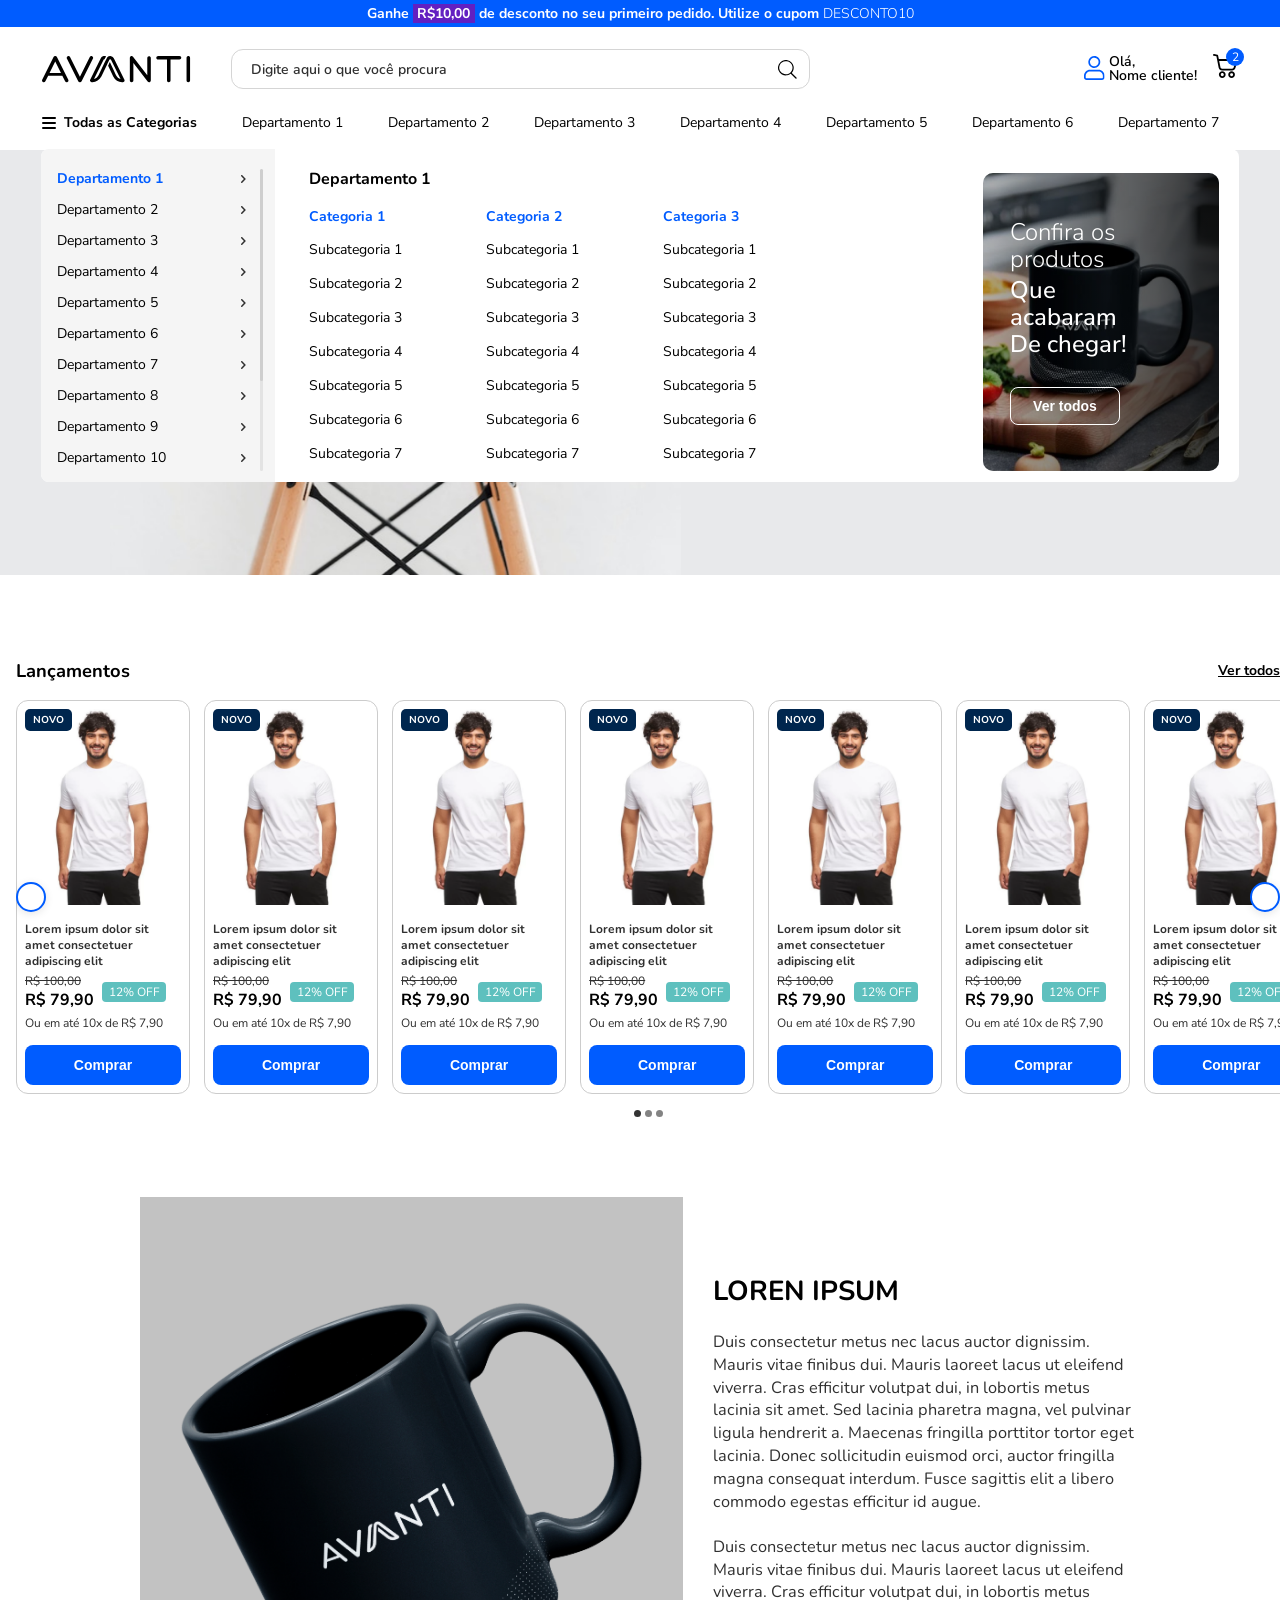
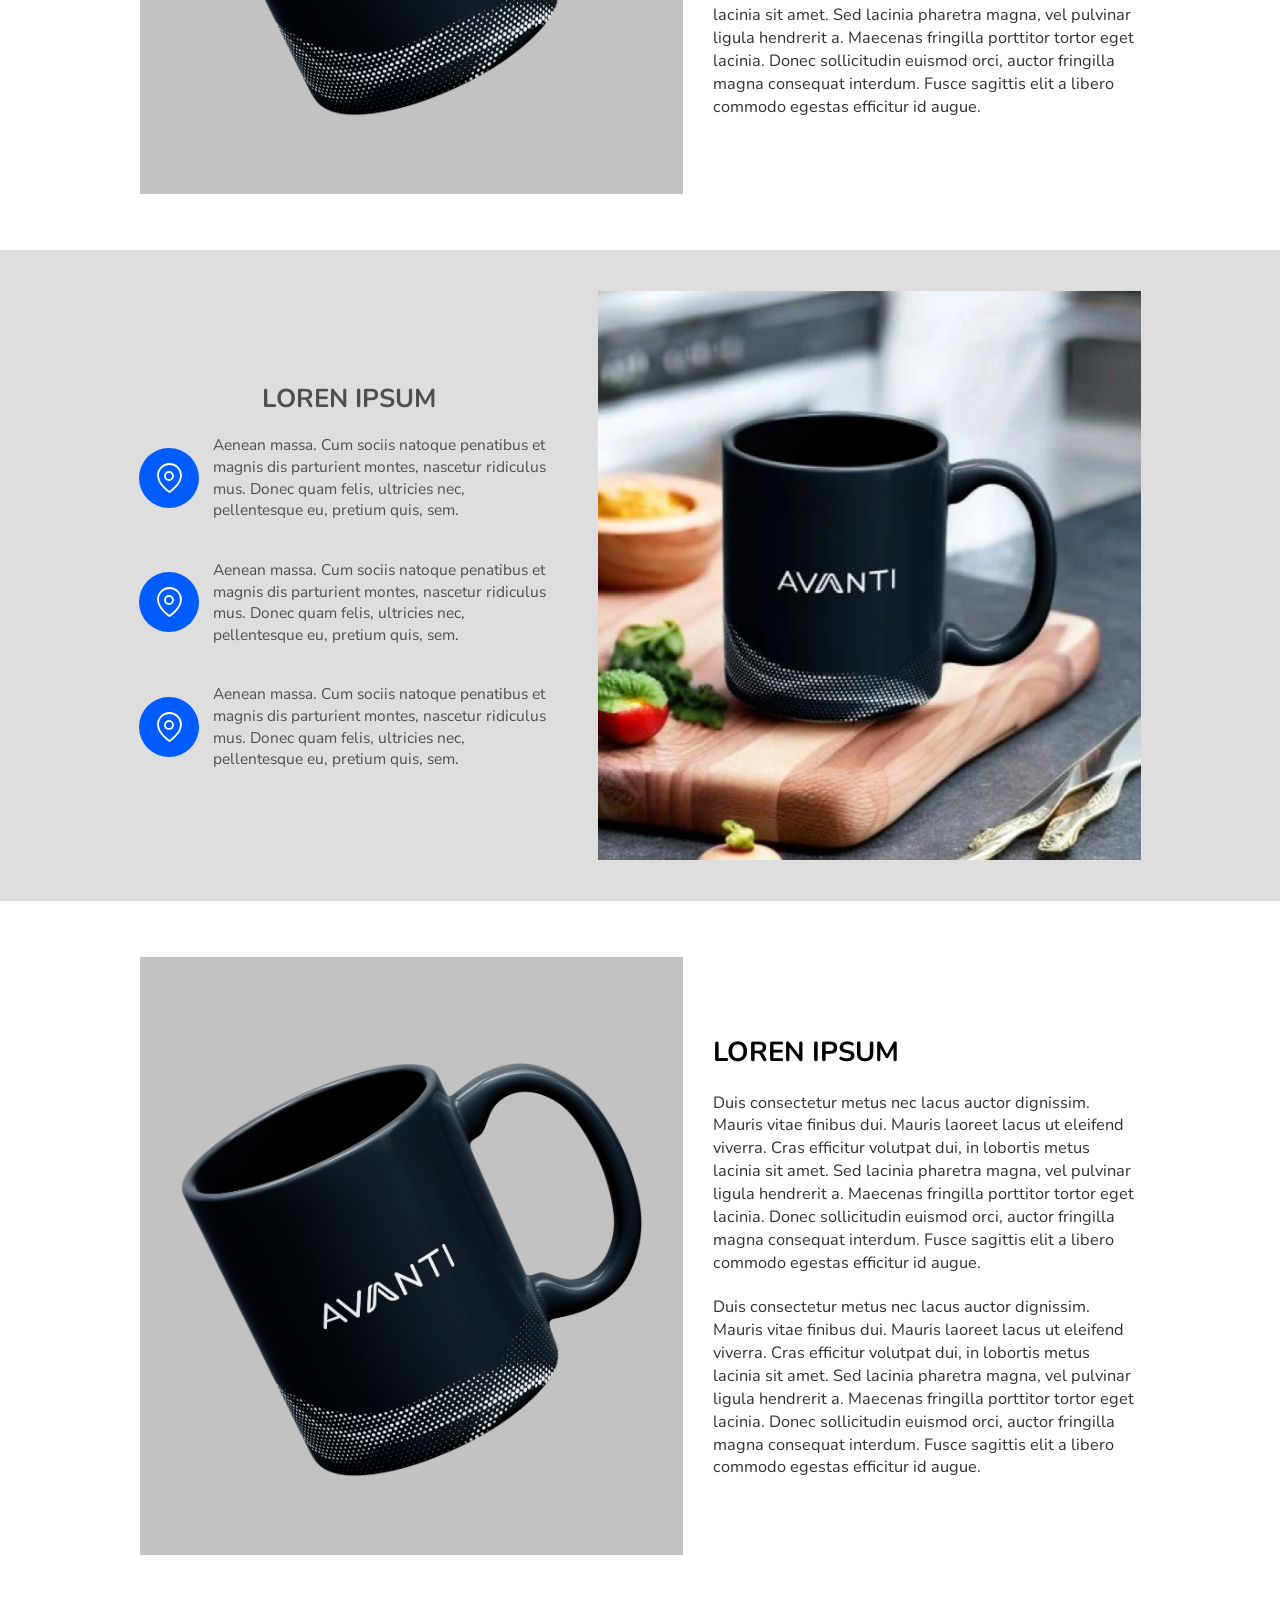
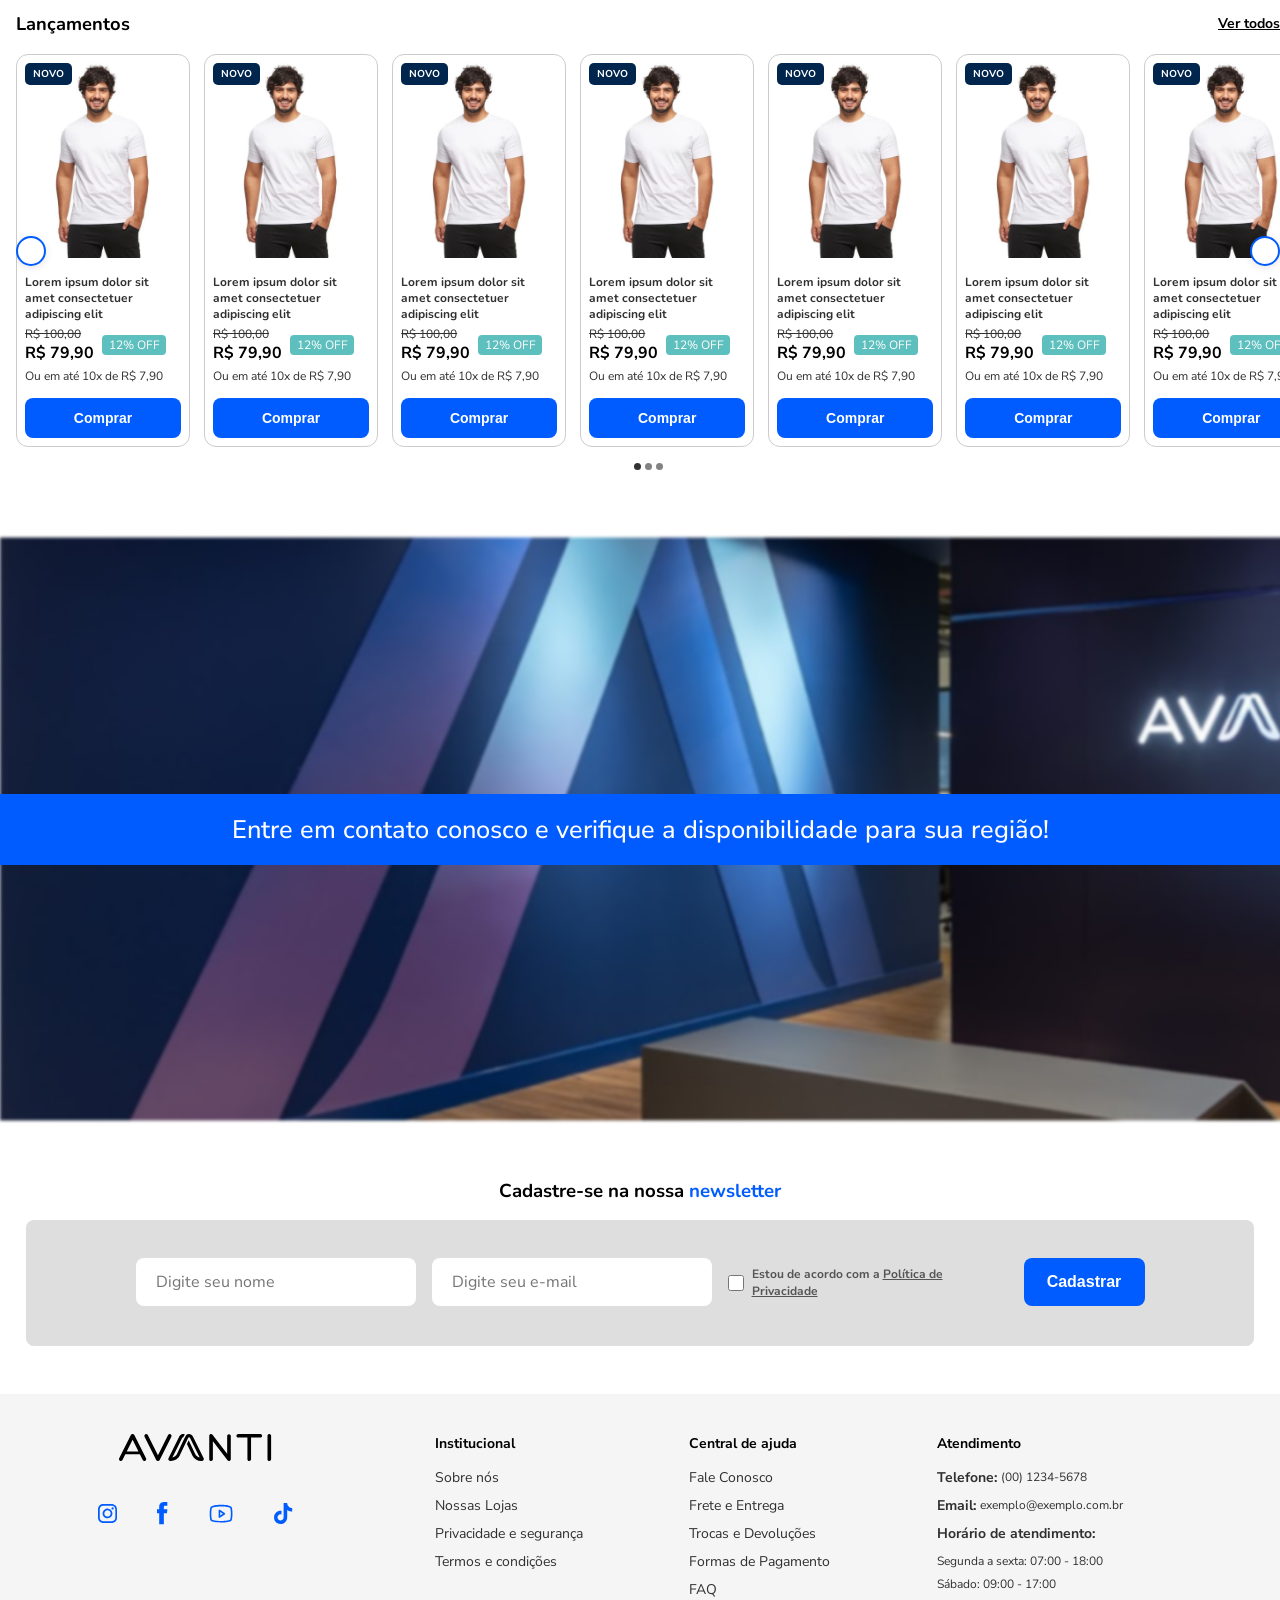
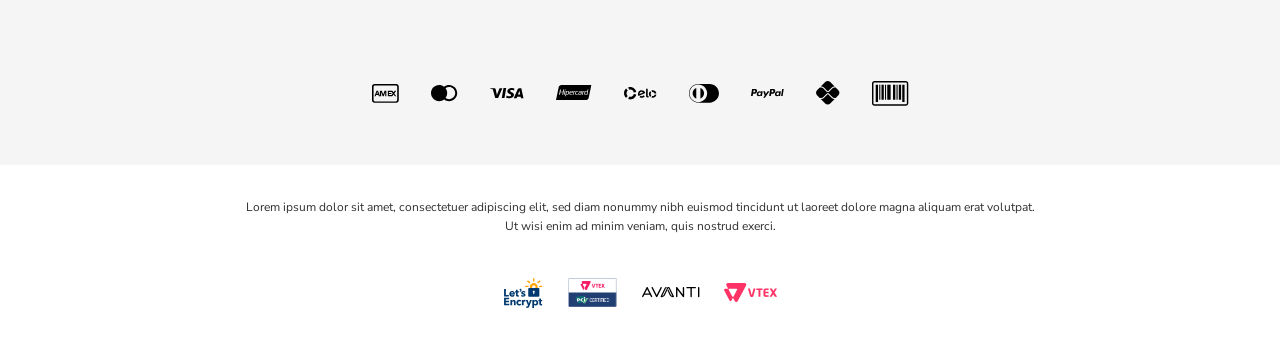
==== index.html @ 7bfd94e1 "feat: Implement initial header, navigation, and footer components with their respective data and sty" ====
<!doctype html>
<html lang="en">
  <head>
    <meta charset="UTF-8" />
    <meta name="viewport" content="width=device-width, initial-scale=1.0" />
    <title>Avanti Home Store</title>
    <!-- fontes -->
    <link rel="preconnect" href="https://fonts.googleapis.com" />
    <link rel="preconnect" href="https://fonts.gstatic.com" crossorigin />
    <link
      href="https://fonts.googleapis.com/css2?family=Nunito:wght@300..700&family=Nunito+Sans:opsz,wght@6..12,300..700&display=swap"
      rel="stylesheet"
    />
    <!-- css -->
    <link rel="stylesheet" href="./src/css/index.css" />
    <link rel="stylesheet" href="./src/css/header/index.css" />
    <link rel="stylesheet" href="./src/css/main/index.css" />
    <link rel="stylesheet" href="./src/css/footer/index.css" />
    <!-- js -->
    <script src="./src/js/index.js" type="module"></script>
  </head>

  <body>
    <header>
      <div class="promotional-topbar">
        <p style="font-weight: 700">
          Ganhe
          <span
            style="background-color: var(--color-purple); padding-inline: 4.5px"
            >R$10,00</span
          >
          de desconto no seu primeiro pedido. Utilize o cupom
          <span style="font-weight: 300">DESCONTO10</span>
        </p>
      </div>

      <div class="header-wrapper">
        <button class="menu-btn for-mobile">
          <svg class="svg-menu"></svg>
        </button>

        <div class="header-logo-wrapper">
          <svg class="svg-avanti-header-logo"></svg>
        </div>

        <div class="header-actions">
          <a href="#" class="user not-for-mobile">
            <svg class="svg-header-user icon-user"></svg>
            <span class="user-text">
              <p>Olá,</p>
              <p>Nome cliente!</p>
            </span>
          </a>

          <a href="#" class="cart">
            <svg class="svg-header-cart"></svg>
            <span class="cart-count">2</span>
          </a>
        </div>

        <div class="header-search">
          <input type="text" placeholder="Digite aqui o que você procura" />
          <button class="search-button">
            <svg class="svg-search"></svg>
          </button>
        </div>
      </div>

      <nav class="not-for-mobile" id="nav">
        <menu class="fast-menu">
          <button class="cat-btn">
            <svg class="svg-all-cats-menu-icon"></svg>
            Todas as Categorias
          </button>
          <!-- lista de departamentos -->
        </menu>

        <div>
          <menu class="menu-container">
            <div class="menus-wrapper">
              <div class="departments-menu">
                <menu class="departments-list scrollbar-hidden">
                  <!-- lista de departamentos -->
                </menu>
                <div class="scrollbar-y">
                  <div class="scrollbar-y-thumb"></div>
                </div>
              </div>
              <menu class="cats-menu">
                <!-- lista de categorias -->
              </menu>
            </div>
            <div class="menu-image-wrapper">
              <p>
                Confira os produtos<br /><span>Que acabaram De chegar!</span>
              </p>
              <button class="btn-outline">Ver todos</button>
              <img src="./src/public/main-product.png" alt="" />
            </div>
          </menu>
        </div>
      </nav>
    </header>

    <main>
      <section class="hero-section">
        <div class="hero-section-container">
          <div class="hero-content-wrapper">
            <div class="hero-image-wrapper">
              <img src="./src/public/hero-product.png" alt="" />
            </div>

            <div class="hero-text-content">
              <h2 class="title">
                <span>SUPER<br class="for-mobile" /></span>
                <span style="font-weight: 300">SALE</span>
              </h2>
              <p class="hero-content-subtitle">Itens selecionados com até</p>
              <h3 class="hero-content-discount">50%off</h3>
            </div>
          </div>
          <div class="pagination-wrapper for-mobile">
            <span class="pagination-span"></span>
            <span class="pagination-span active"></span>
            <span class="pagination-span"></span>
          </div>
        </div>
      </section>
      <section
        id="product-carousel-1"
        class="product-carousel"
        style="margin-bottom: clamp(56px, calc(45.803922px + 2.614379vw), 96px)"
      ></section>
      <section id="main-product-1" class="main-product"></section>
      <section id="main-product" class="main-product"></section>
      <section id="main-product-2" class="main-product"></section>
      <section
        id="product-carousel-2"
        class="product-carousel not-for-mobile"
        style="margin-bottom: 64px"
      ></section>
      <section class="about-section">
        <div class="about-image-wrapper">
          <img
            class="about-image"
            src="./src/public/avanti-studeo.png"
            alt=""
          />
          <div class="about-message-wrapper">
            <p class="about-message">
              Entre em contato conosco e verifique a disponibilidade para sua
              região!
            </p>
          </div>
        </div>
        <div class="newsletter-wrapper">
          <h6 class="newsletter-title">
            Cadastre-se na nossa <span>newsletter</span>
          </h6>
          <form class="newsletter-form">
            <input id="name-input" type="text" placeholder="Digite seu nome" />
            <input
              id="email-input"
              type="email"
              placeholder="Digite seu e-mail"
            />

            <div class="checkbox-wrapper">
              <input type="checkbox" id="newsletter-checkbox" />
              <label for="newsletter-checkbox"
                >Estou de acordo com a
                <span>Política de Privacidade</span></label
              >
            </div>
            <button class="button-primary">Cadastrar</button>
          </form>
        </div>
      </section>
    </main>

    <footer>
      <div class="main-wrapper">
        <div class="footer-social-media-wrapper">
          <svg class="svg-footer-avanti-logo"></svg>
          <div class="footer-social-media"></div>
        </div>
        <div class="footer-link-group-wrapper"></div>
      </div>
      <div class="footer-payments-method"></div>

      <div class="footer-more-info-container">
        <div class="footer-more-info-wrapper">
          <p>
            Lorem ipsum dolor sit amet, consectetuer adipiscing elit, sed diam
            nonummy nibh euismod tincidunt ut laoreet dolore magna aliquam erat
            volutpat. Ut wisi enim ad minim veniam, quis nostrud exerci.
          </p>
          <div class="footer-more-logos"></div>
        </div>
      </div>
    </footer>
  </body>
</html>
---- src/css/index.css ----
@layer theme, resets, typography, components, utilities;
/* variáveis */
@layer theme {
  :root {
    /* fontes */
    --font-sans: "Nunito Sans", sans-serif;
    --font-sans-rounded: "Nunito", sans-serif;
    /* cores */
    --color-theme: #005cff;
    --color-purple: #6220c1;
    --color-border: #d5d5d5;
    --color-text-foreground: #000;
    --color-text-md-foreground: #303030;
    --color-light-bg: #fff;
    --color-text-light-foreground: #fff;
    --color-medium-bg: #f5f5f5;
    --color-main-product-ad-bg: #dedede;
    --color-home-hero-bg: #e7e7ea;
    --color-product-discount-label-bg: #5ec0be;
    --color-new-product-label-bg: #00264e;
    /* tamanhos de fontes */
    --text-xs: 0.75rem; /*12*/
    --text-sm: 0.875rem; /*14*/
    --text-base: 1rem; /*16*/
    --text-lg: 1.125rem; /*18*/
    --text-xl: 1.25rem; /*20*/
    --text-2xl: 1.5rem; /*24*/
    --text-3xl: 1.75rem; /*28*/
    --text-5xl: 2rem; /*32*/
  }
}

/* resets */
@layer resets {
  * {
    margin: 0;
    padding: 0;
    box-sizing: border-box;
  }

  html,
  body {
    scrollbar-width: none;
  }
  html::-webkit-scrollbar,
  body::-webkit-scrollbar {
    display: none;
  }
  .scrollbar-hidden {
    scrollbar-width: none;
  }
  .scrollbar-hidden::-webkit-scrollbar {
    display: none;
  }
  a {
    text-decoration: none;
  }
  img {
    width: 100%;
    height: 100%;
    object-fit: cover;
    user-select: none;
    -webkit-user-drag: none !important;
    -moz-user-drag: none !important;
    -ms-user-drag: none !important;
  }
  body {
    max-width: 1920px;
    margin-inline: auto;
  }
}

/*tipografia*/
@layer typography {
  h1,
  h2,
  h3,
  h4,
  h5,
  h6 {
    font-family: var(--font-sans-rounded);
  }
  body {
    font-family: var(--font-sans);
    color: var(--text-foreground);
  }
}

@layer components {
  .h-40 {
    height: 40px;
  }
  .h-20 {
    height: 20px;
  }
  button {
    border-radius: 8px;
    display: flex;
    align-items: center;
    justify-content: center;
    outline: none;
    border: none;
    background-color: transparent;
    font-weight: 700;
  }

  svg {
    display: inline-flex !important;
  }

  .button-primary {
    width: 100%;
    height: 40px;
    padding-inline: 12px;
    background-color: var(--color-theme);
    font-size: var(--text-base);
    font-weight: 700;
    color: white;
    border: none;
    cursor: pointer;
    transition: opacity 0.2s;
  }
  .btn-outline {
    background-color: transparent;
    border: 1.25px solid white;
    color: white;
  }
  .button-icon {
    height: 36px;
    width: 36px;
  }
  .container {
    padding-left: 1rem;
    padding-right: 1rem;
  }
}

/*mobile e desktop*/
@layer utilities {
  .for-mobile {
    display: block;
  }
  .not-for-mobile {
    display: none;
  }

  @media (min-width: 768px) {
    .for-mobile {
      display: none;
    }
    .not-for-mobile {
      display: block;
    }
  }

  .flex-center {
    display: flex;
    justify-content: center;
    align-items: center;
  }
}
---- src/css/header/index.css ----
@import "./header.css";
@import "./nav.css";
---- src/css/main/index.css ----
@import "./hero.css";
@import "./product-carousel.css";
@import "./main-product.css";
@import "./about-section.css";
@import "./newsletter.css";
---- src/css/footer/index.css ----
@import "./footer.css";
@import "./link-group.css";
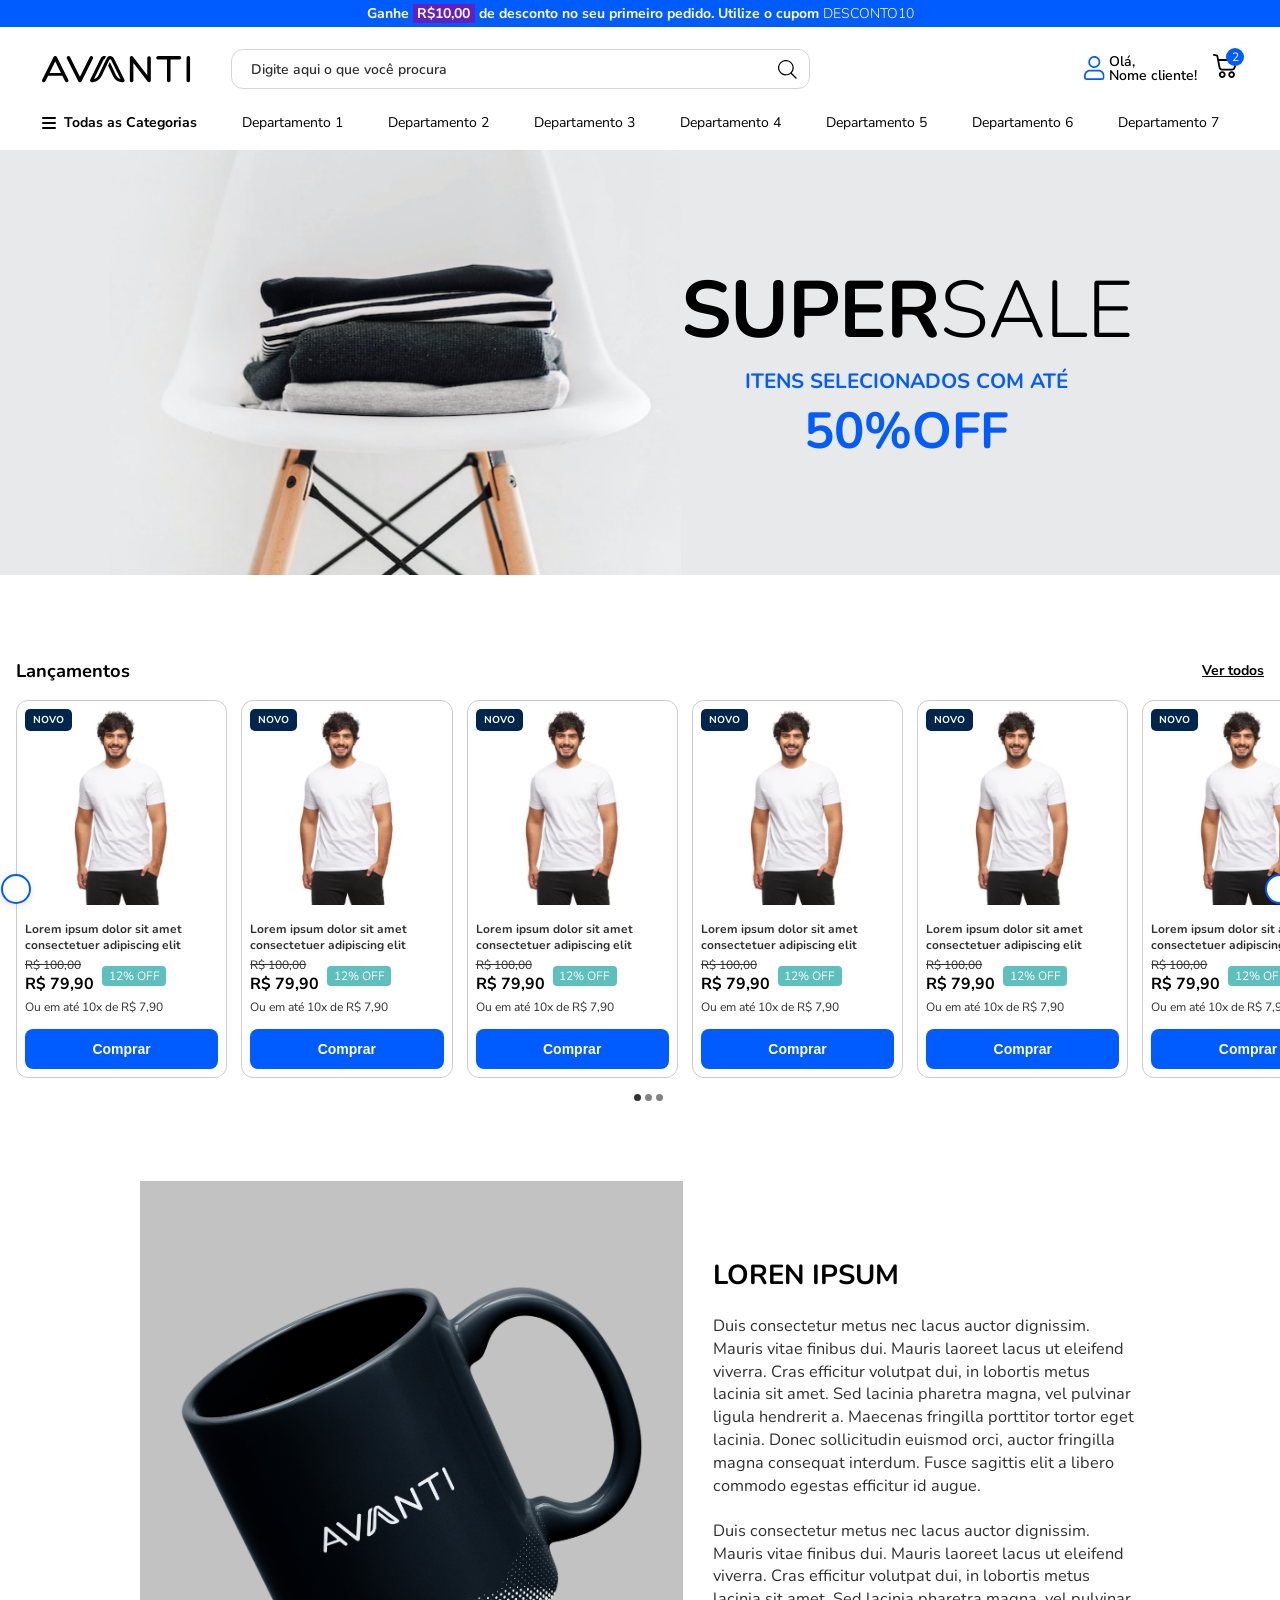
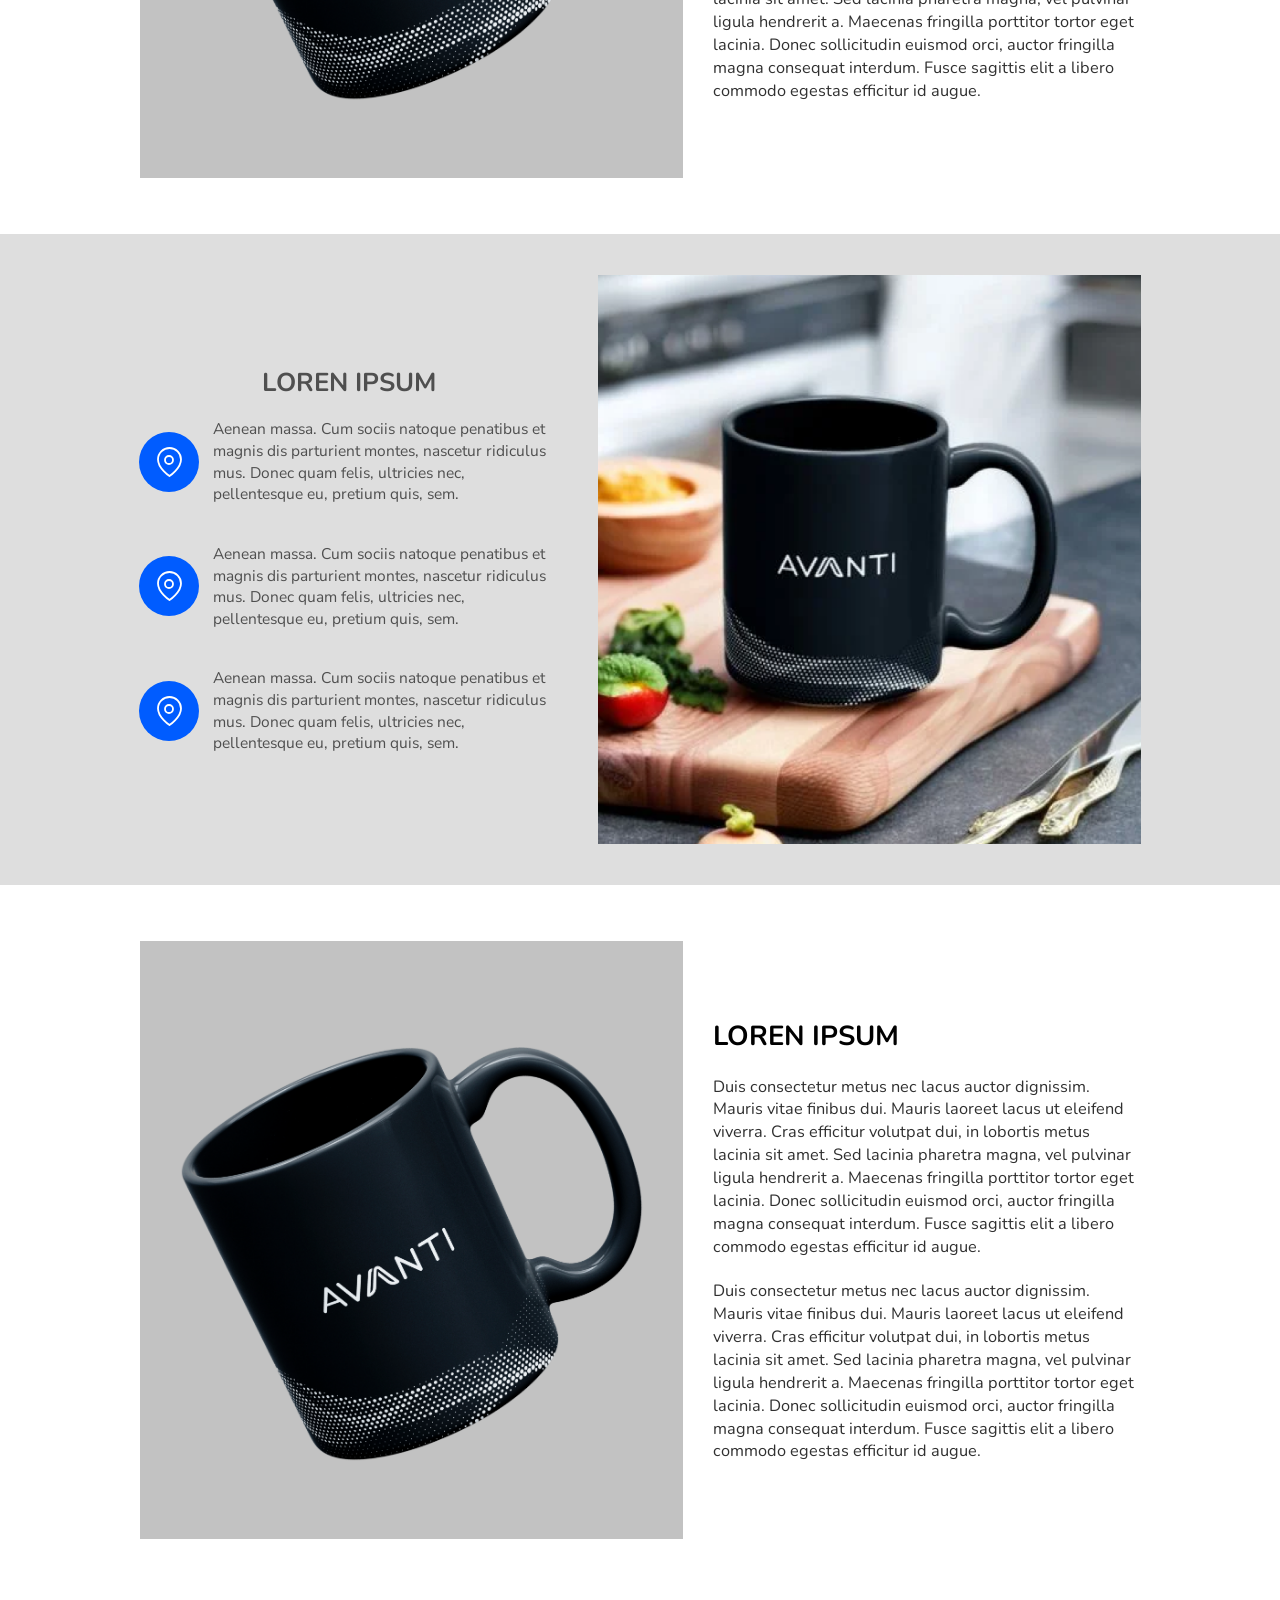
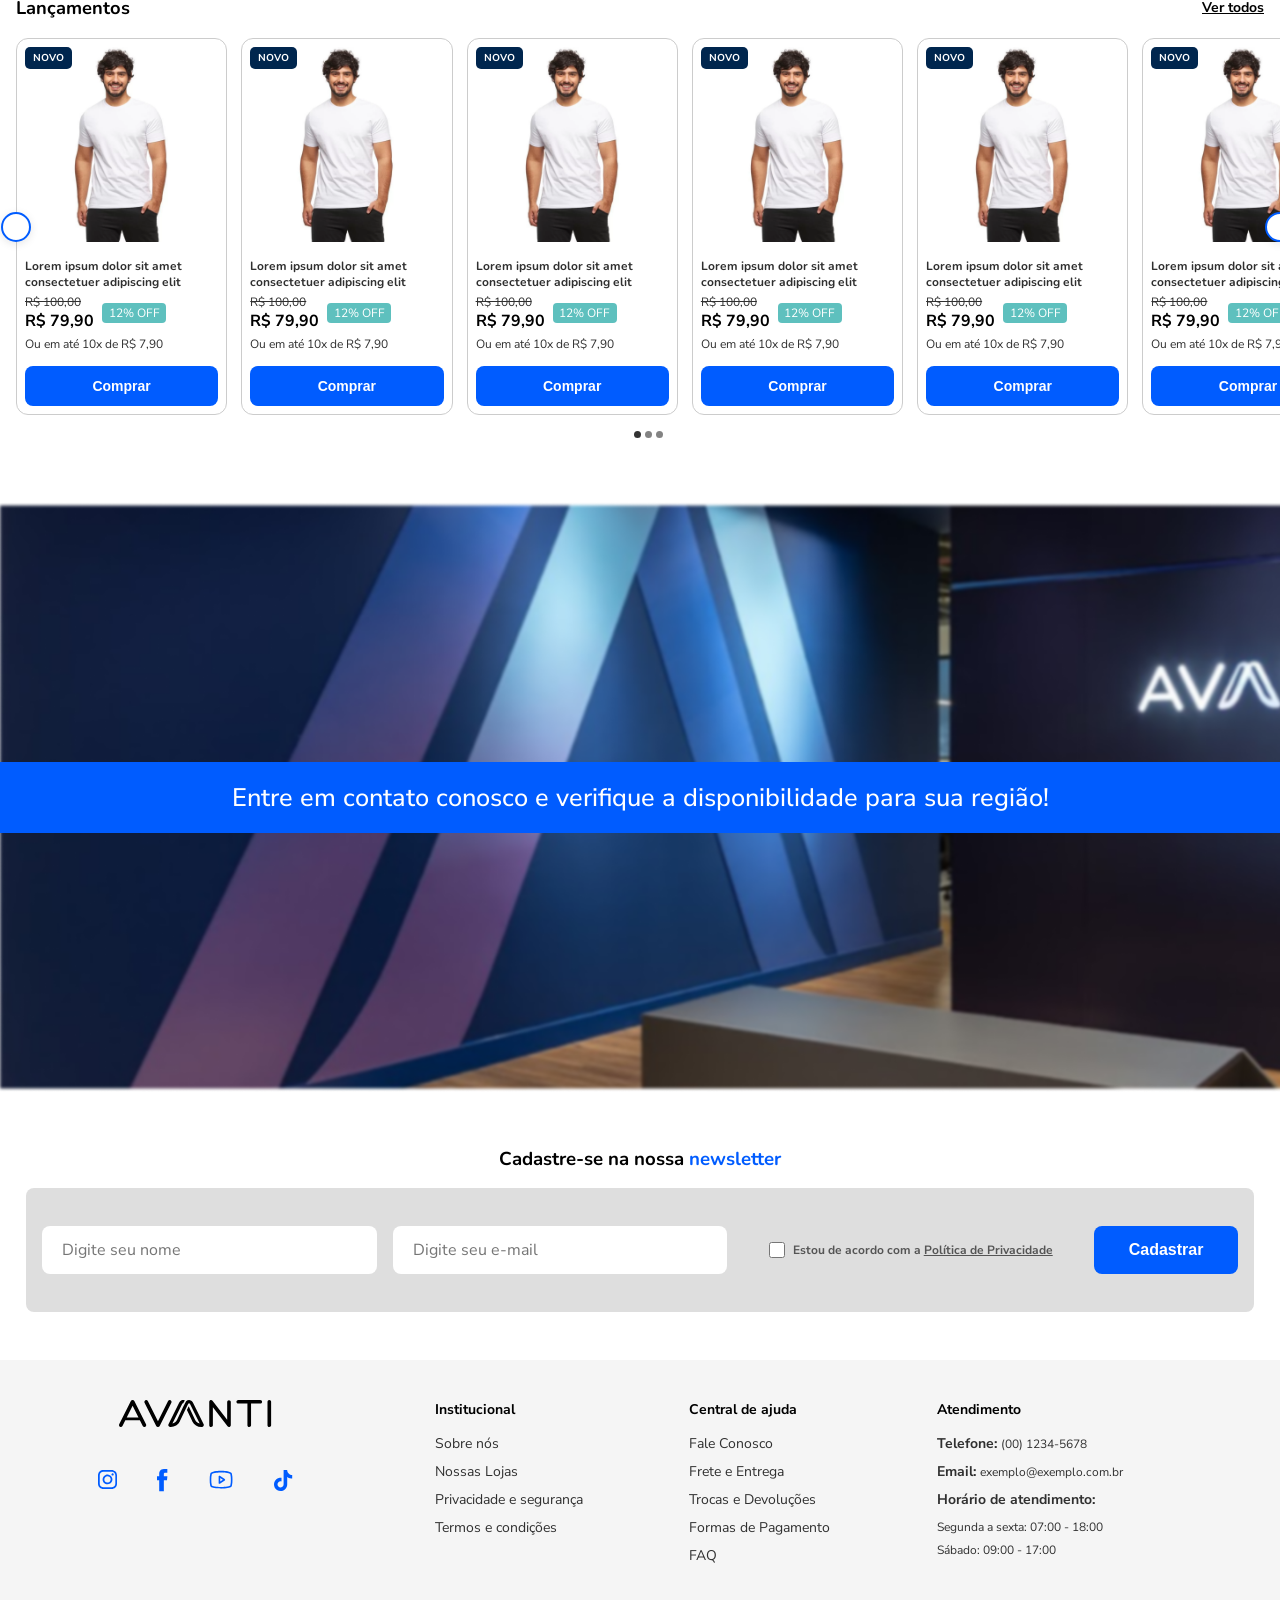
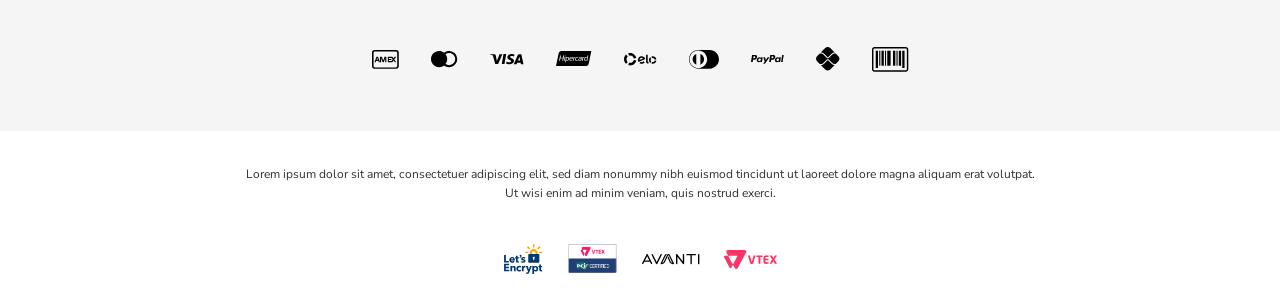
==== commit 79c8b8fb: "feat: a iteratividade do nav do header está dispónível." ====
--- a/index.html
+++ b/index.html
@@ -75,7 +75,7 @@
           <!-- lista de departamentos -->
         </menu>
 
-        <div>
+        <div id="menu-area">
           <menu class="menu-container">
             <div class="menus-wrapper">
               <div class="departments-menu">
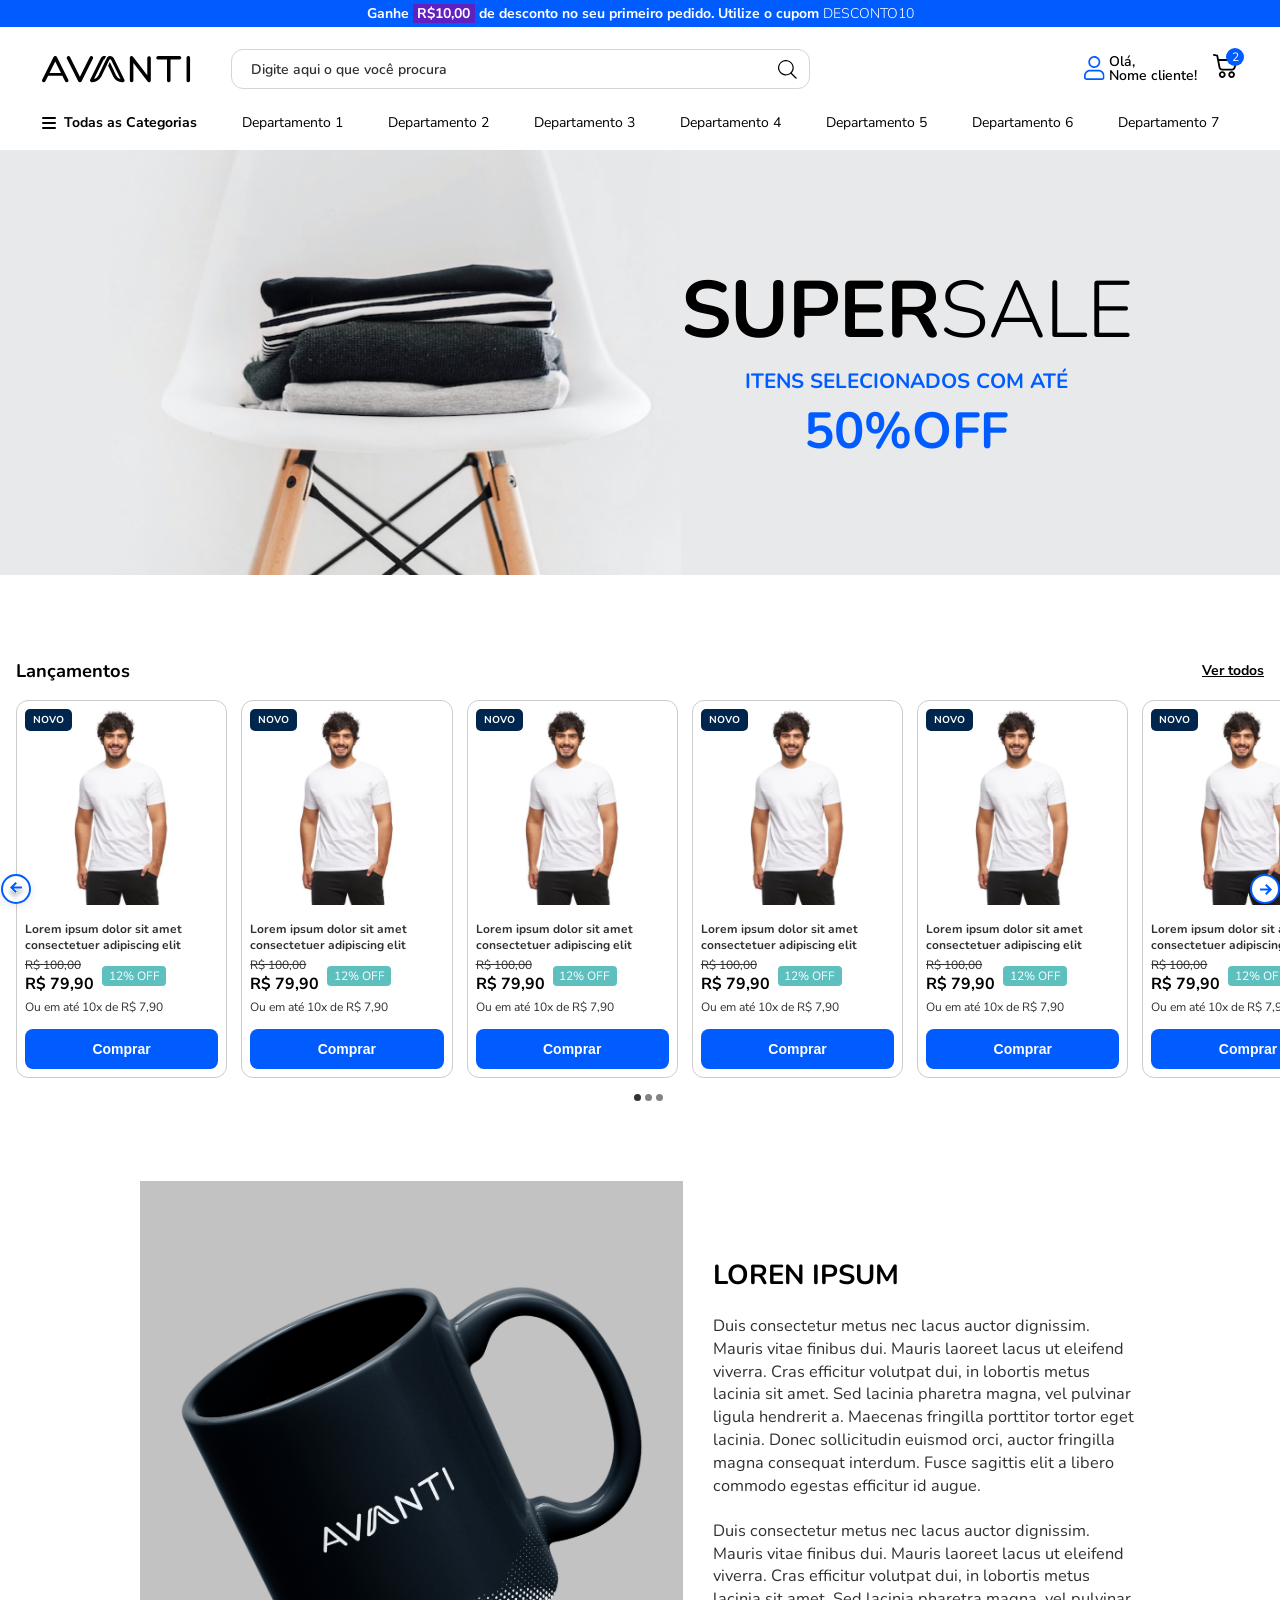
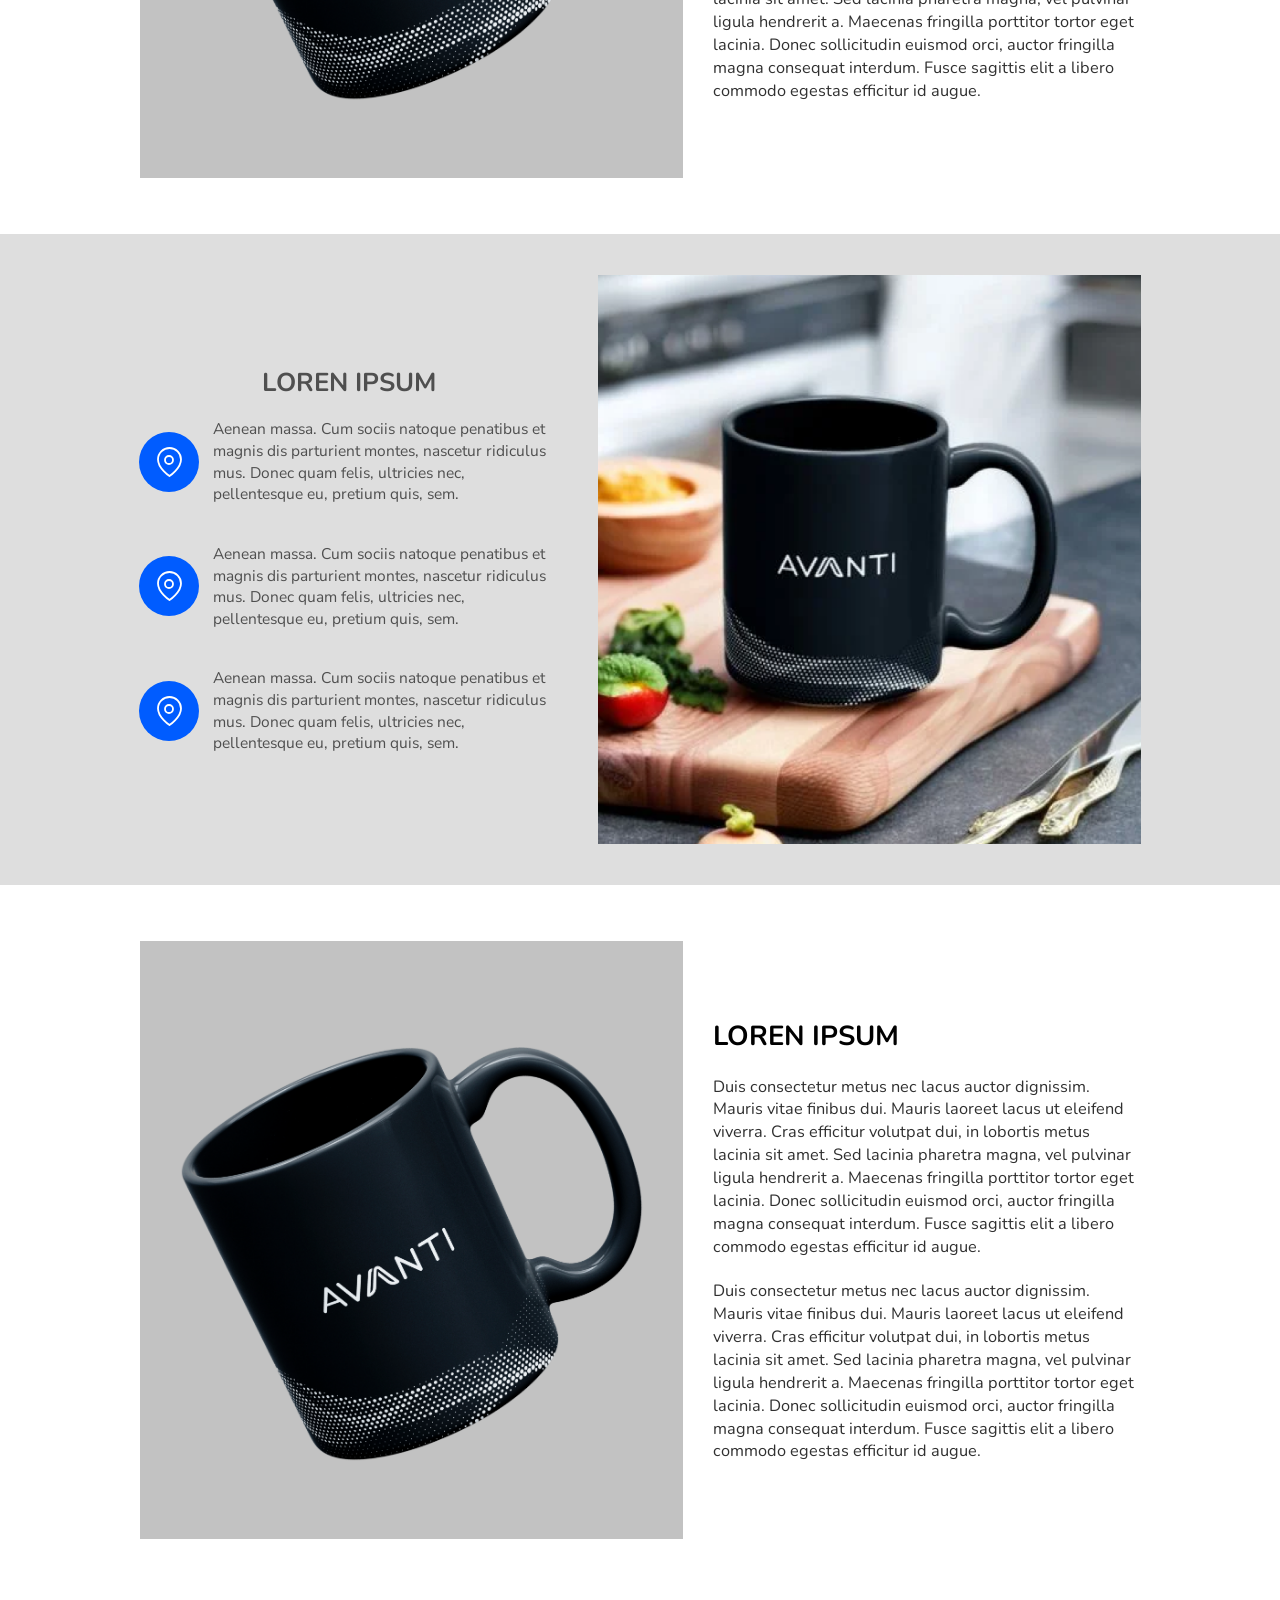
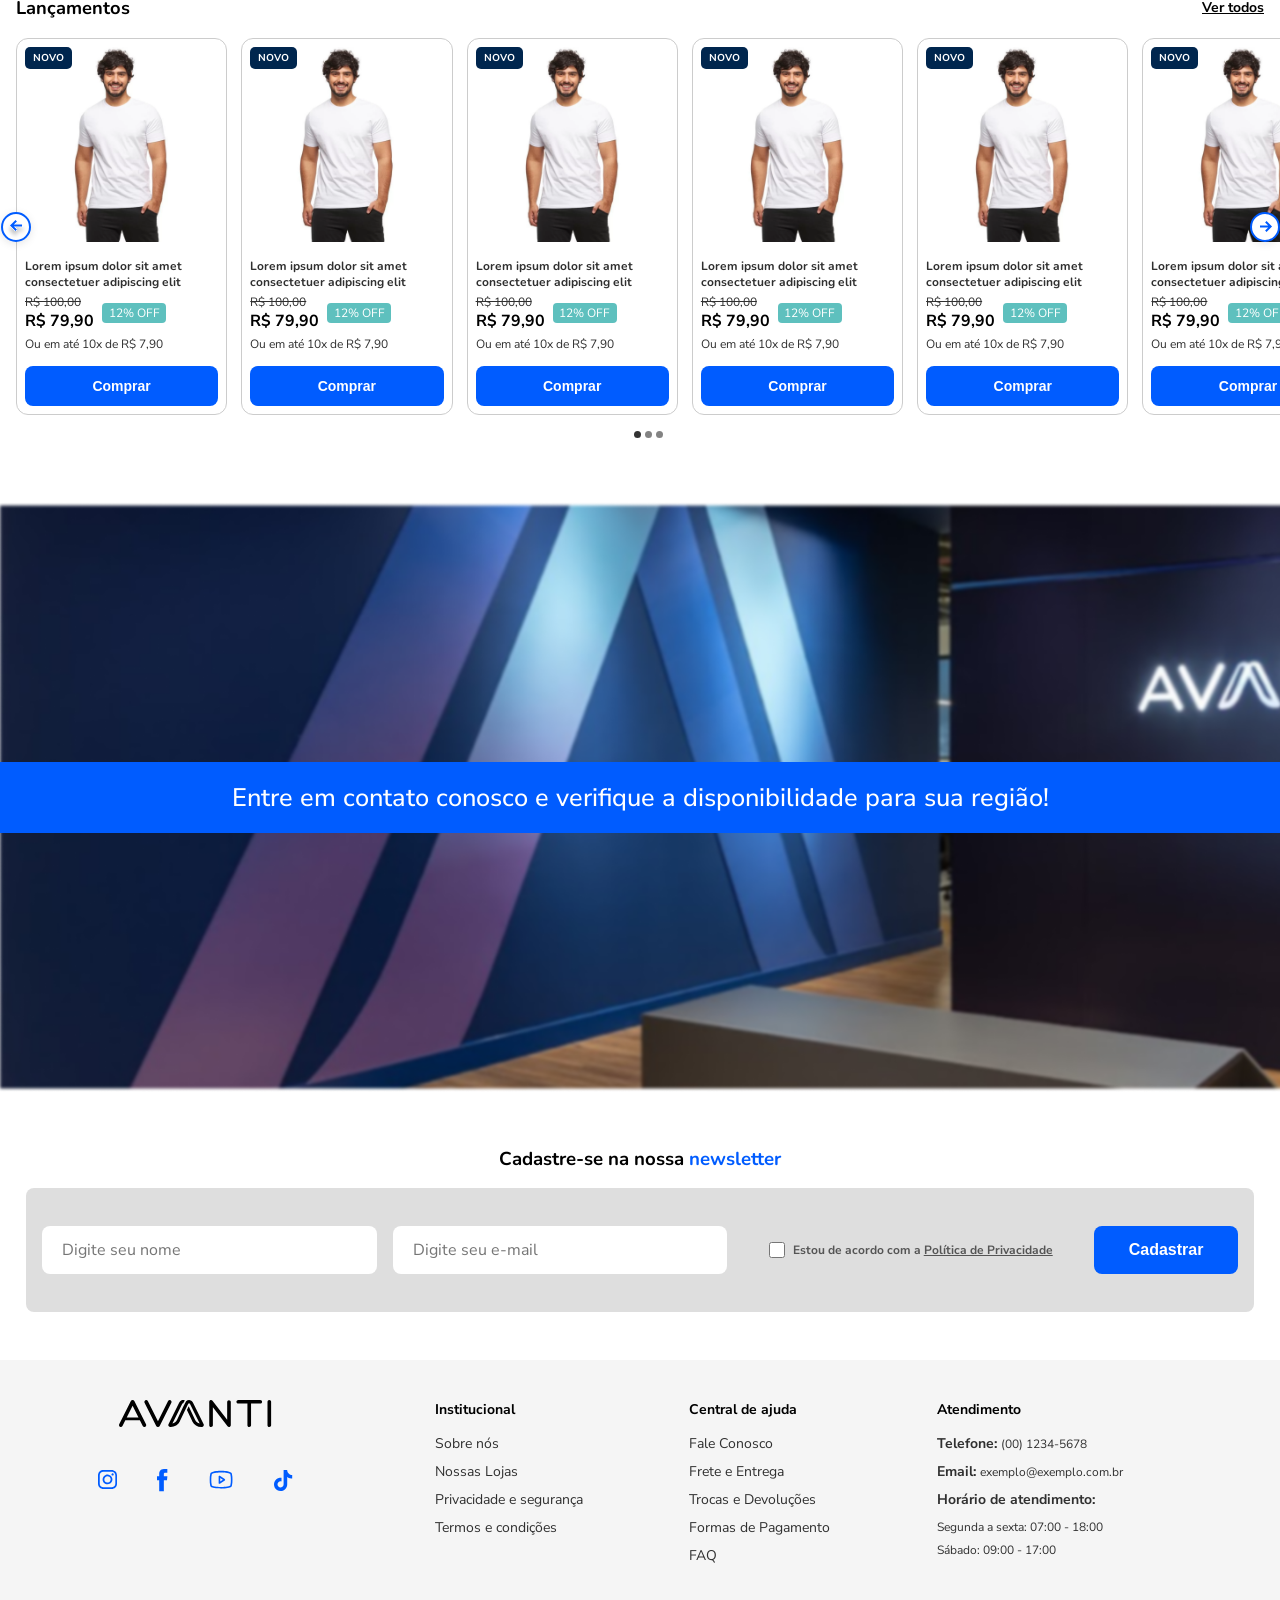
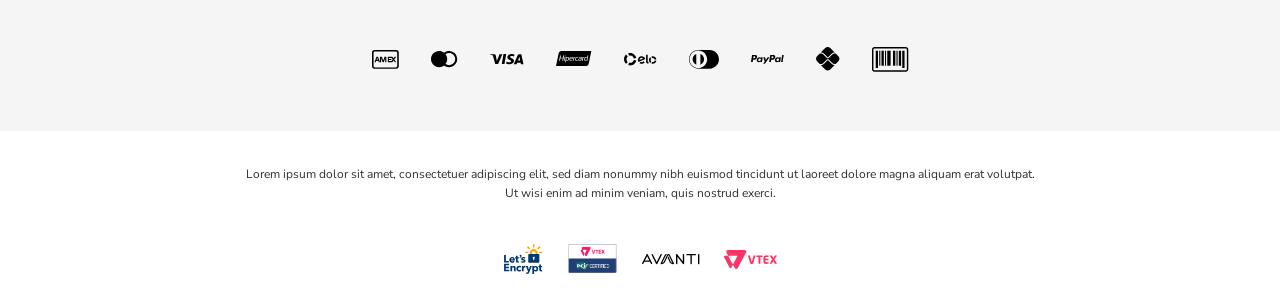
==== commit 0172291e: "feat: a interatividade da barra de pesquisa está dispónivel" ====
--- a/index.html
+++ b/index.html
@@ -63,6 +63,16 @@
           <button class="search-button">
             <svg class="svg-search"></svg>
           </button>
+
+          <div id="search-results">
+            <p>Você buscou por: </p>
+            <ul>
+              <li>Pesquisa 1</li>
+              <li>Pesquisa 2</li>
+              <li>Pesquisa 3</li>
+              <li>Pesquisa 4</li>
+            </ul>
+          </div>
         </div>
       </div>
 
@@ -172,7 +182,7 @@
                 <span>Política de Privacidade</span></label
               >
             </div>
-            <button class="button-primary">Cadastrar</button>
+            <button class="btn-primary">Cadastrar</button>
           </form>
         </div>
       </section>
--- a/src/css/index.css
+++ b/src/css/index.css
@@ -80,6 +80,7 @@
   h6 {
     font-family: var(--font-sans-rounded);
   }
+
   body {
     font-family: var(--font-sans);
     color: var(--text-foreground);
@@ -87,12 +88,6 @@
 }
 
 @layer components {
-  .h-40 {
-    height: 40px;
-  }
-  .h-20 {
-    height: 20px;
-  }
   button {
     border-radius: 8px;
     display: flex;
@@ -108,7 +103,7 @@
     display: inline-flex !important;
   }
 
-  .button-primary {
+  .btn-primary {
     width: 100%;
     height: 40px;
     padding-inline: 12px;
@@ -120,15 +115,18 @@
     cursor: pointer;
     transition: opacity 0.2s;
   }
+
   .btn-outline {
     background-color: transparent;
     border: 1.25px solid white;
     color: white;
   }
+
   .button-icon {
     height: 36px;
     width: 36px;
   }
+
   .container {
     padding-left: 1rem;
     padding-right: 1rem;
@@ -137,19 +135,15 @@
 
 /*mobile e desktop*/
 @layer utilities {
-  .for-mobile {
-    display: block;
-  }
-  .not-for-mobile {
-    display: none;
+  @media (max-width: 768px) {
+    .not-for-mobile {
+      display: none;
+    }
   }
 
   @media (min-width: 768px) {
     .for-mobile {
       display: none;
-    }
-    .not-for-mobile {
-      display: block;
     }
   }
 
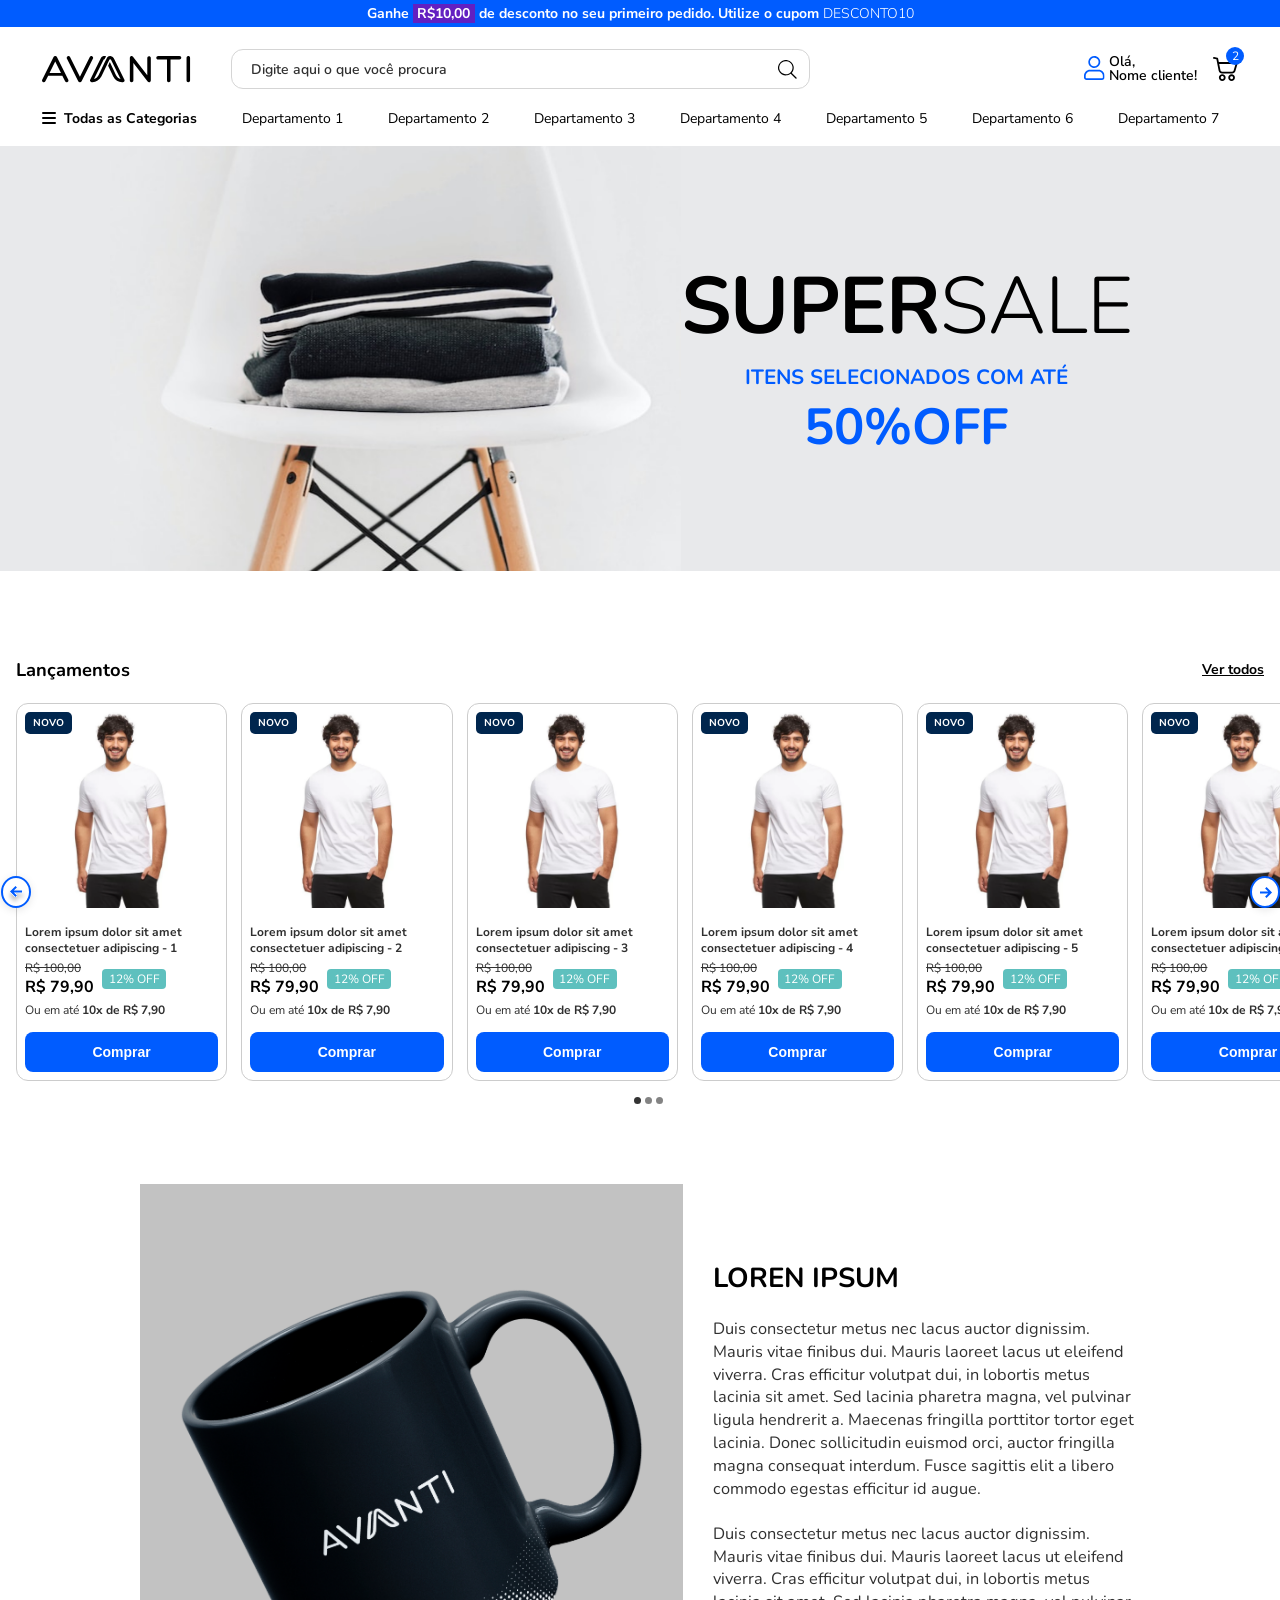
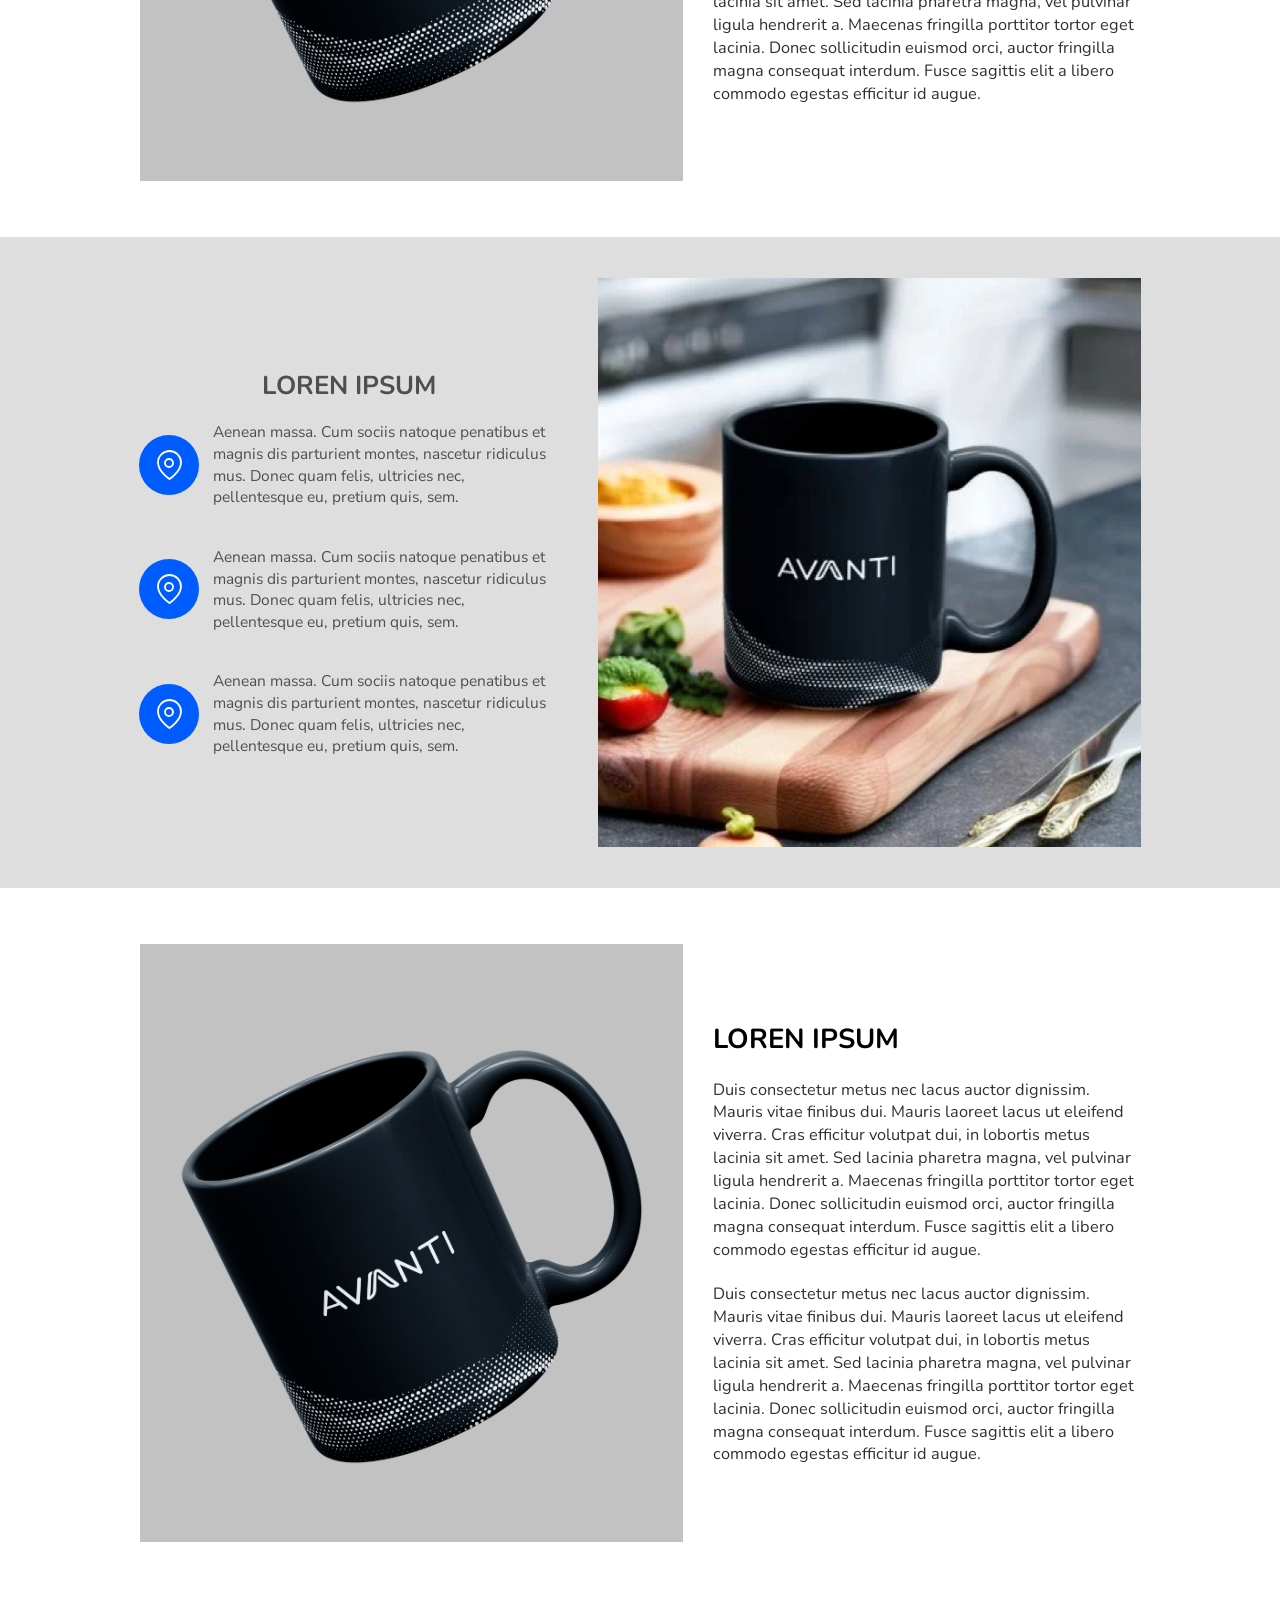
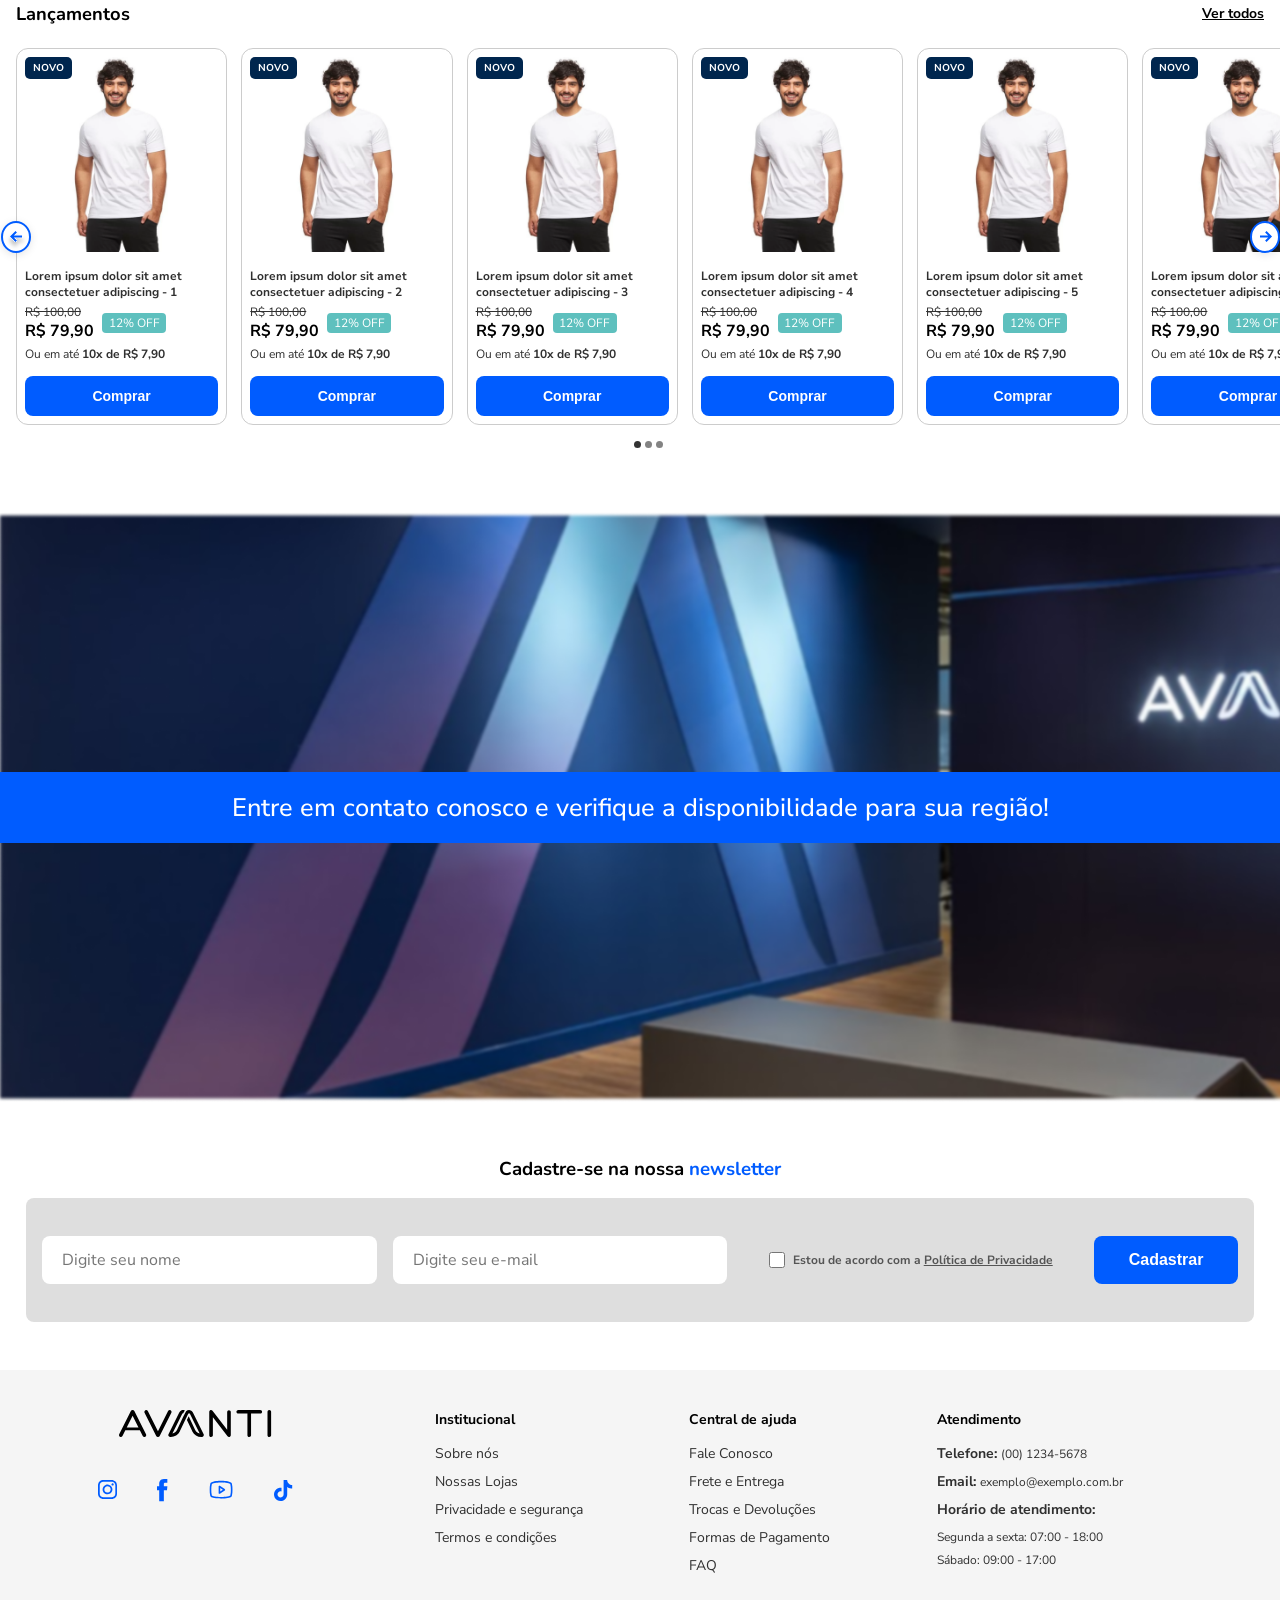
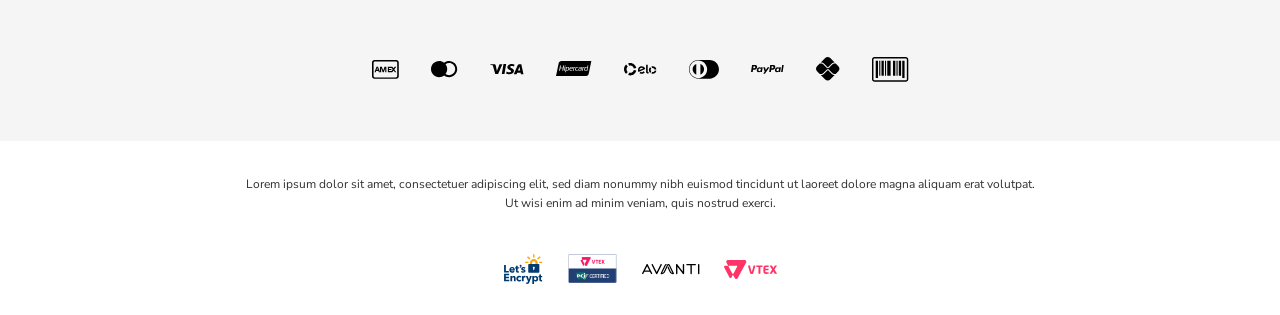
==== commit 4d06e072: "feat: a interatividade dos botões de seta do carrossel de produtos e da barra de rolagem do menu de " ====
--- a/index.html
+++ b/index.html
@@ -68,9 +68,6 @@
             <p>Você buscou por: </p>
             <ul>
               <li>Pesquisa 1</li>
-              <li>Pesquisa 2</li>
-              <li>Pesquisa 3</li>
-              <li>Pesquisa 4</li>
             </ul>
           </div>
         </div>
--- a/src/css/index.css
+++ b/src/css/index.css
@@ -89,6 +89,7 @@
 
 @layer components {
   button {
+    min-height: 32px;
     border-radius: 8px;
     display: flex;
     align-items: center;
@@ -97,6 +98,12 @@
     border: none;
     background-color: transparent;
     font-weight: 700;
+  }
+
+  a{
+    display: inline-flex;
+    align-items: center;
+    min-height: 32px;
   }
 
   svg {
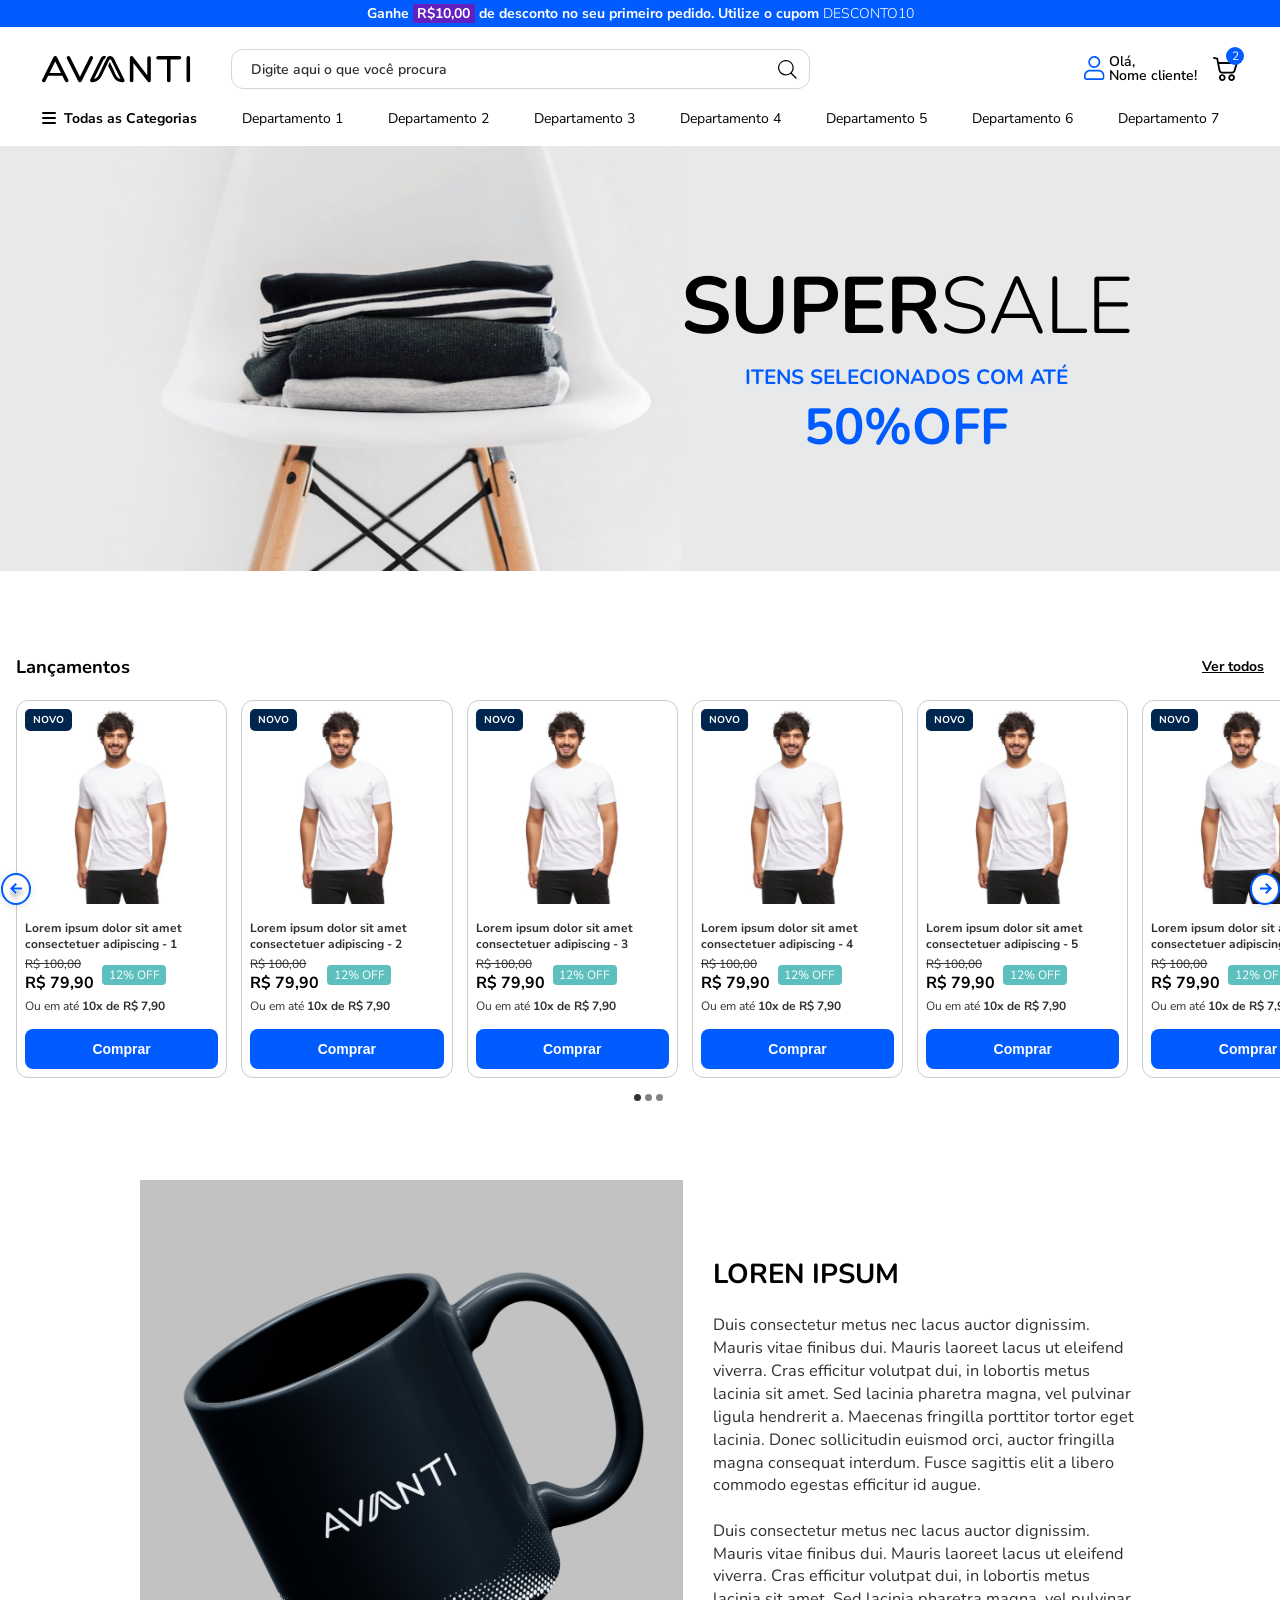
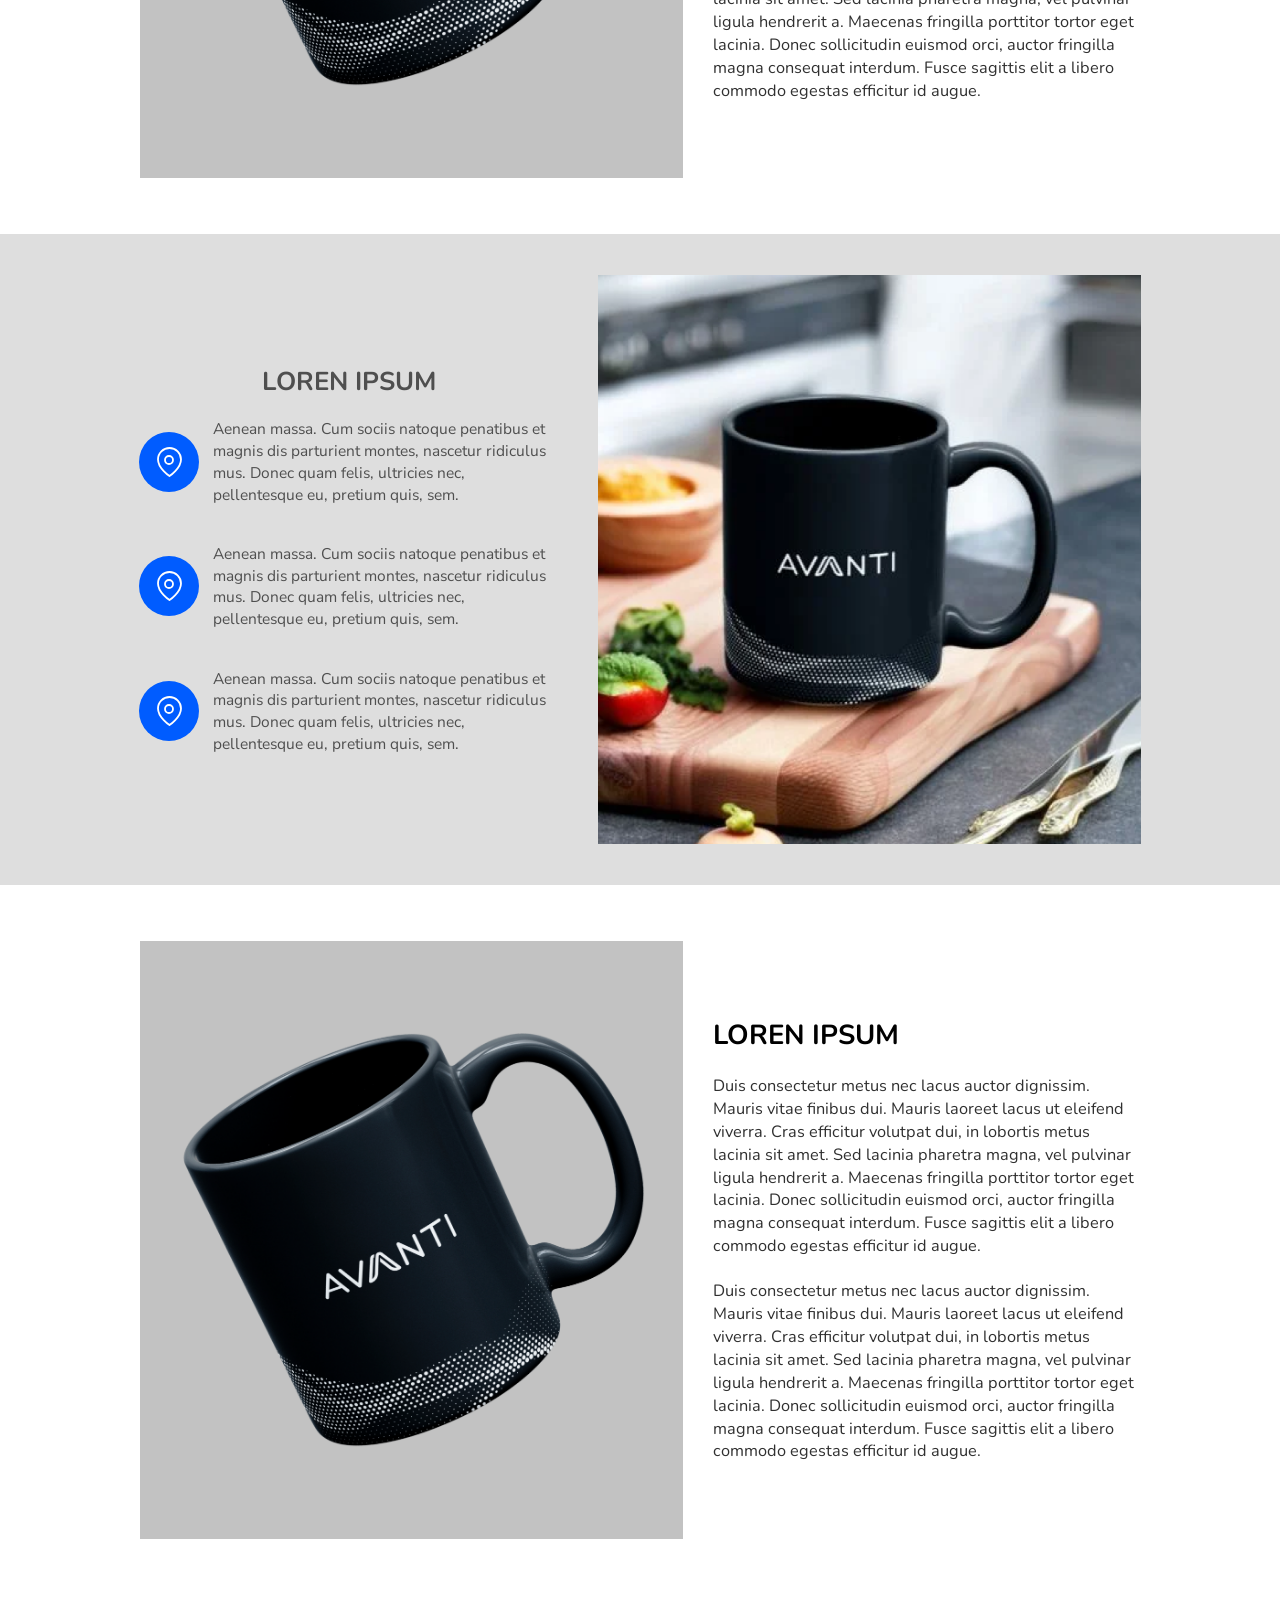
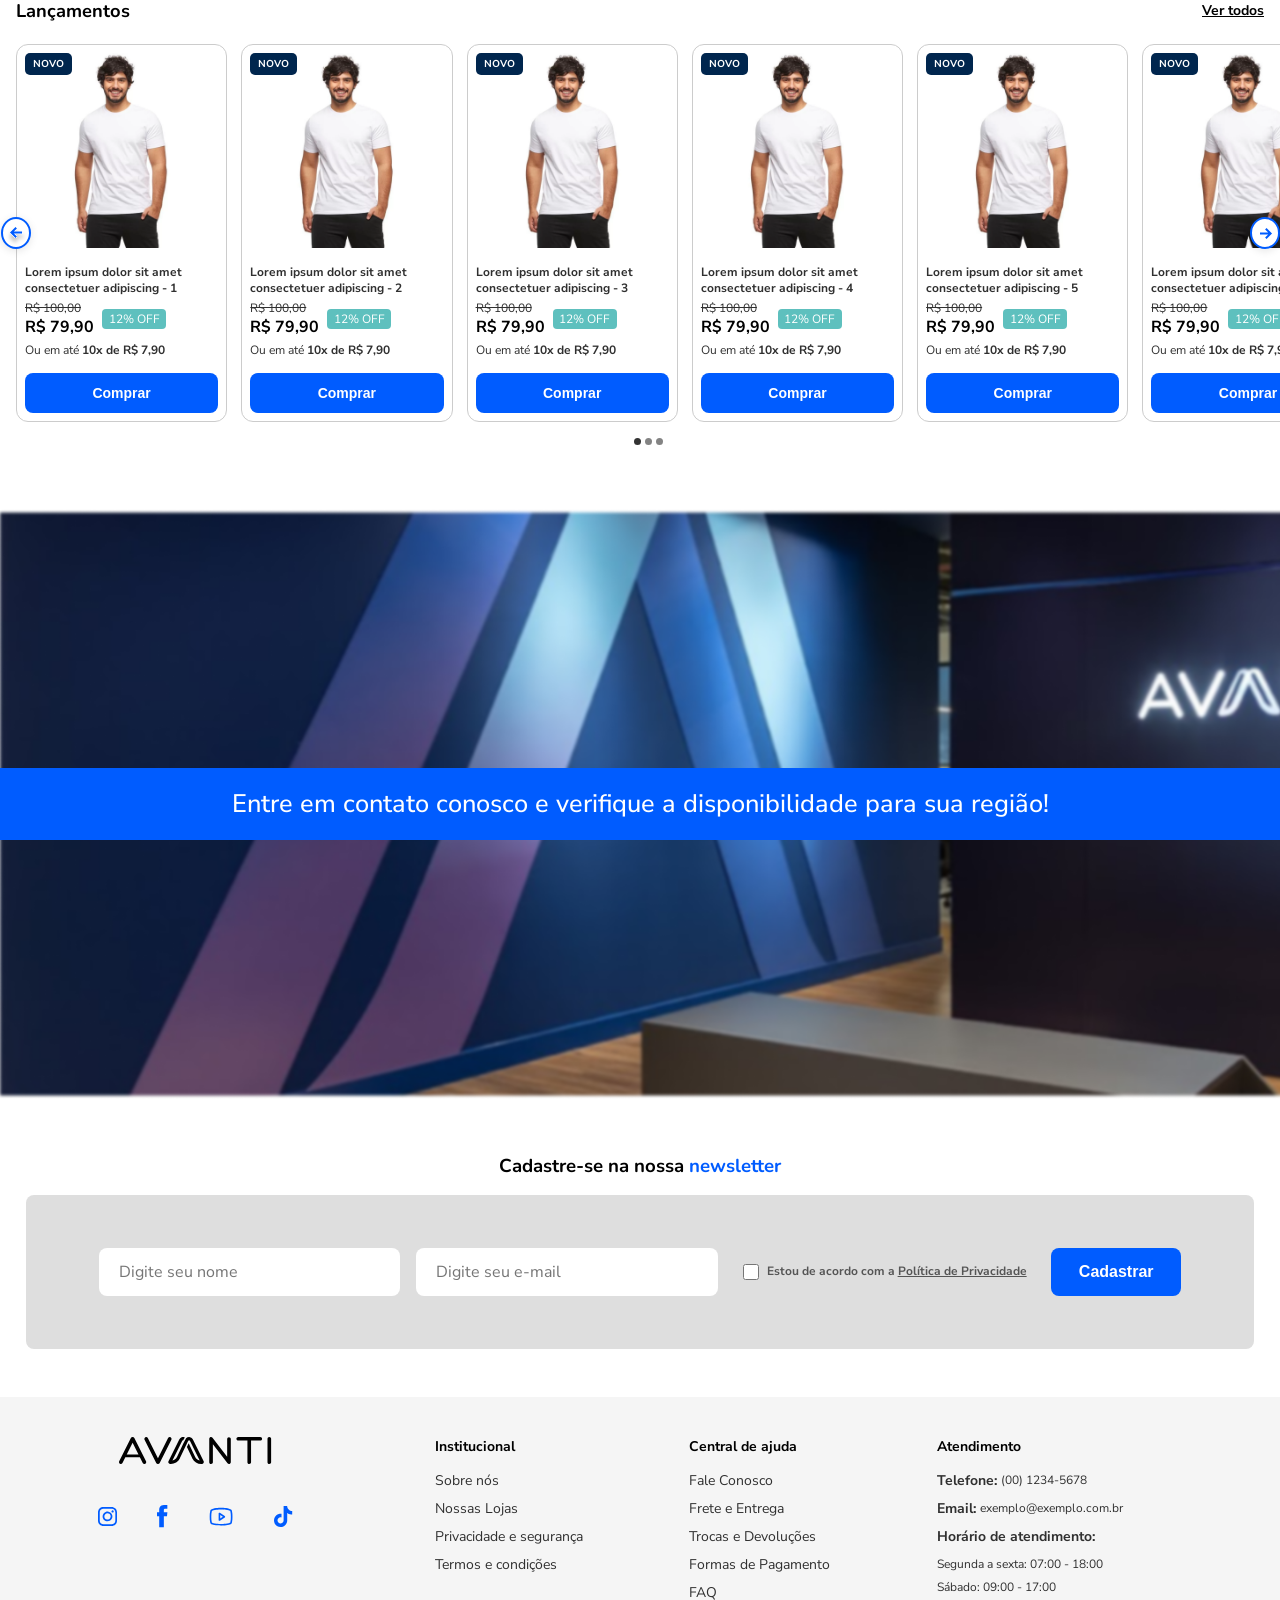
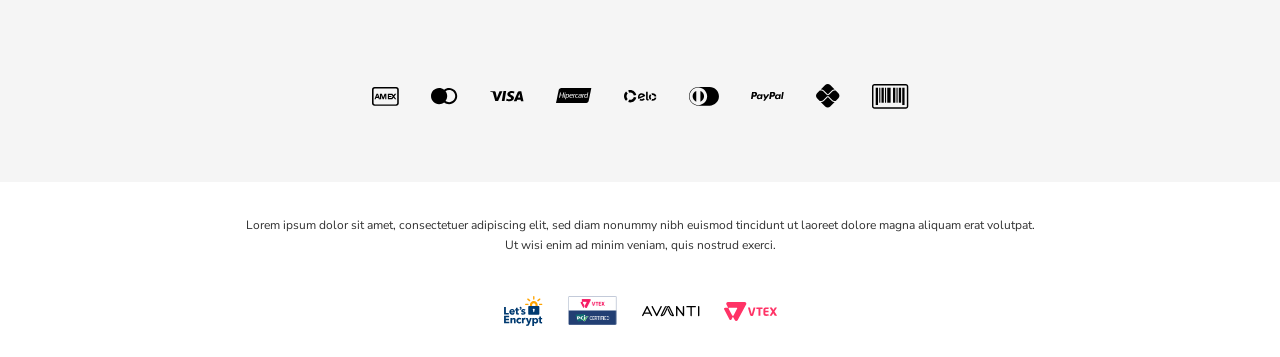
==== commit 37b3a471: "fix (css): ajuste de layout para mais proximidade com a referência." ====
--- a/index.html
+++ b/index.html
@@ -65,7 +65,7 @@
           </button>
 
           <div id="search-results">
-            <p>Você buscou por: </p>
+            <p>Você buscou por:</p>
             <ul>
               <li>Pesquisa 1</li>
             </ul>
@@ -119,13 +119,14 @@
 
             <div class="hero-text-content">
               <h2 class="title">
-                <span>SUPER<br class="for-mobile" /></span>
+                <span>SUPER<br id="br-title" /></span>
                 <span style="font-weight: 300">SALE</span>
               </h2>
               <p class="hero-content-subtitle">Itens selecionados com até</p>
               <h3 class="hero-content-discount">50%off</h3>
             </div>
           </div>
+
           <div class="pagination-wrapper for-mobile">
             <span class="pagination-span"></span>
             <span class="pagination-span active"></span>
@@ -133,11 +134,7 @@
           </div>
         </div>
       </section>
-      <section
-        id="product-carousel-1"
-        class="product-carousel"
-        style="margin-bottom: clamp(56px, calc(45.803922px + 2.614379vw), 96px)"
-      ></section>
+      <section id="product-carousel-1" class="product-carousel"></section>
       <section id="main-product-1" class="main-product"></section>
       <section id="main-product" class="main-product"></section>
       <section id="main-product-2" class="main-product"></section>
--- a/src/css/index.css
+++ b/src/css/index.css
@@ -98,6 +98,7 @@
     border: none;
     background-color: transparent;
     font-weight: 700;
+    cursor: pointer;
   }
 
   a{
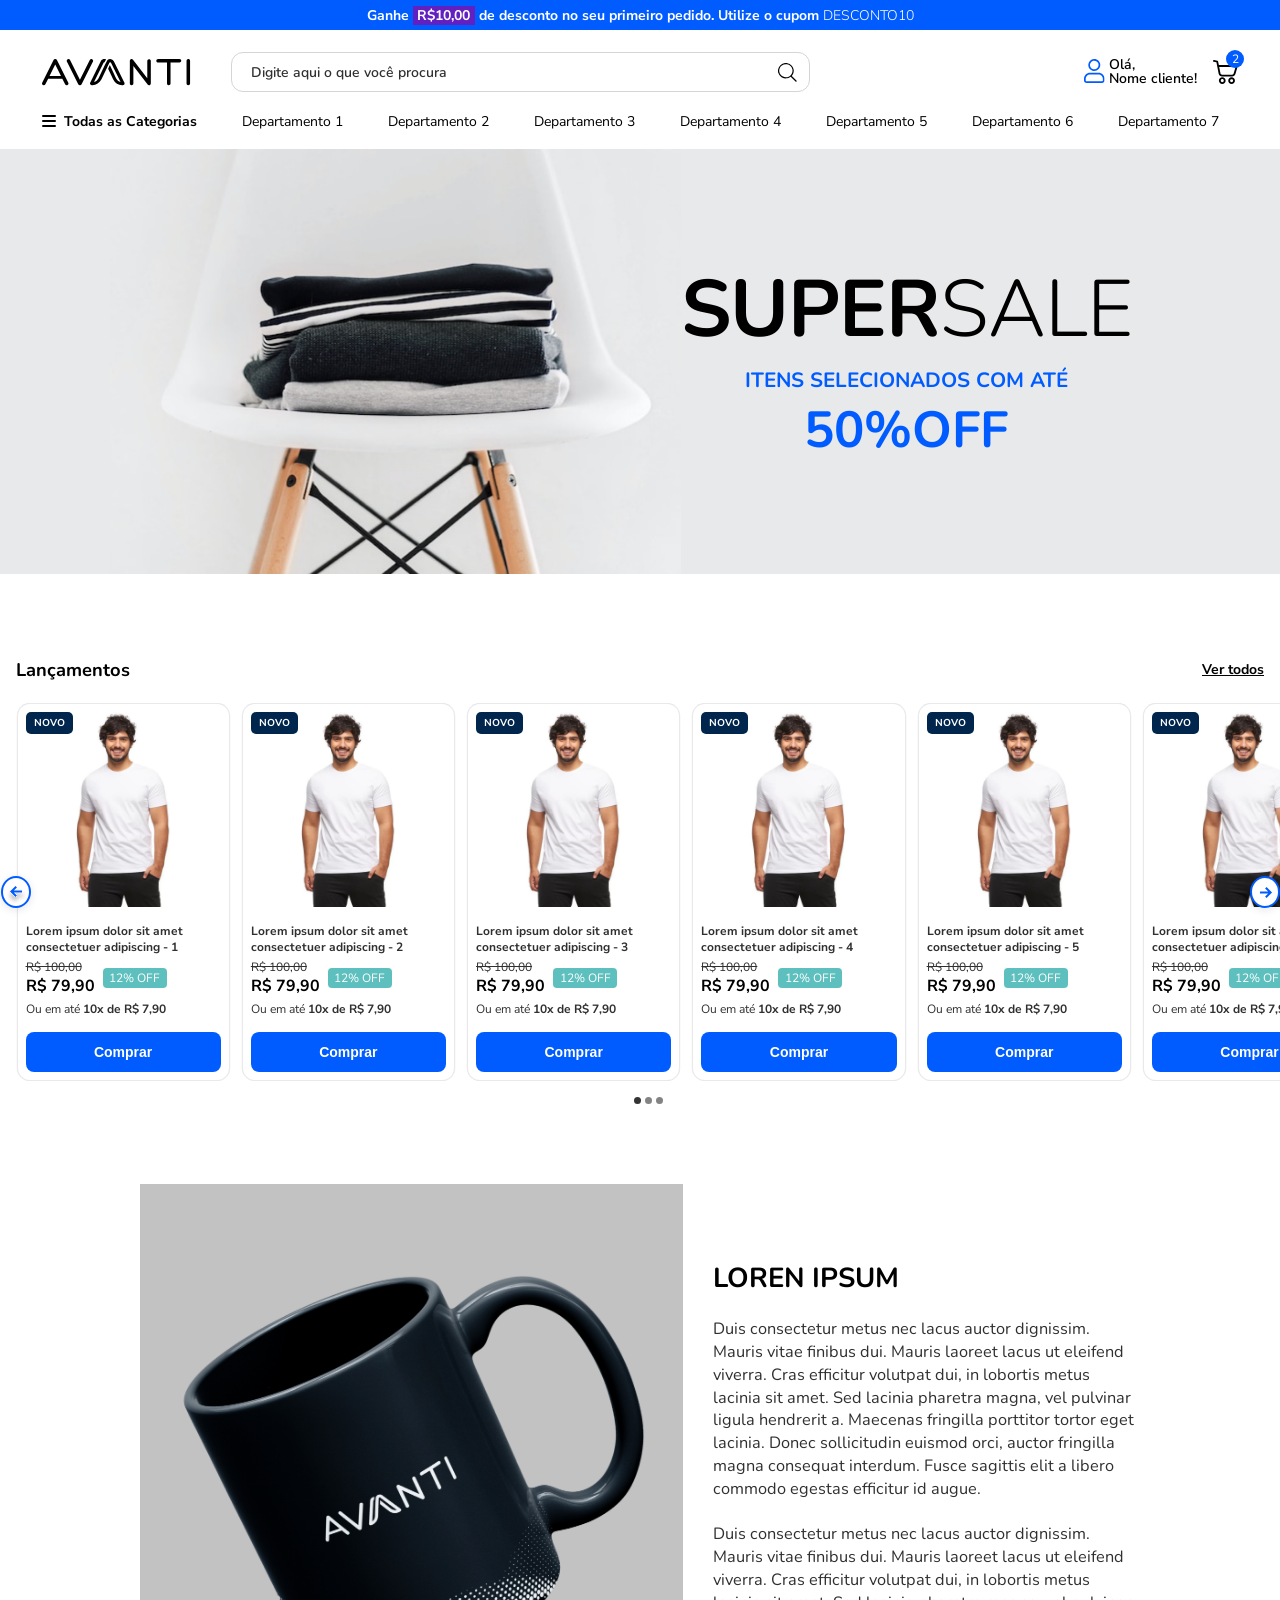
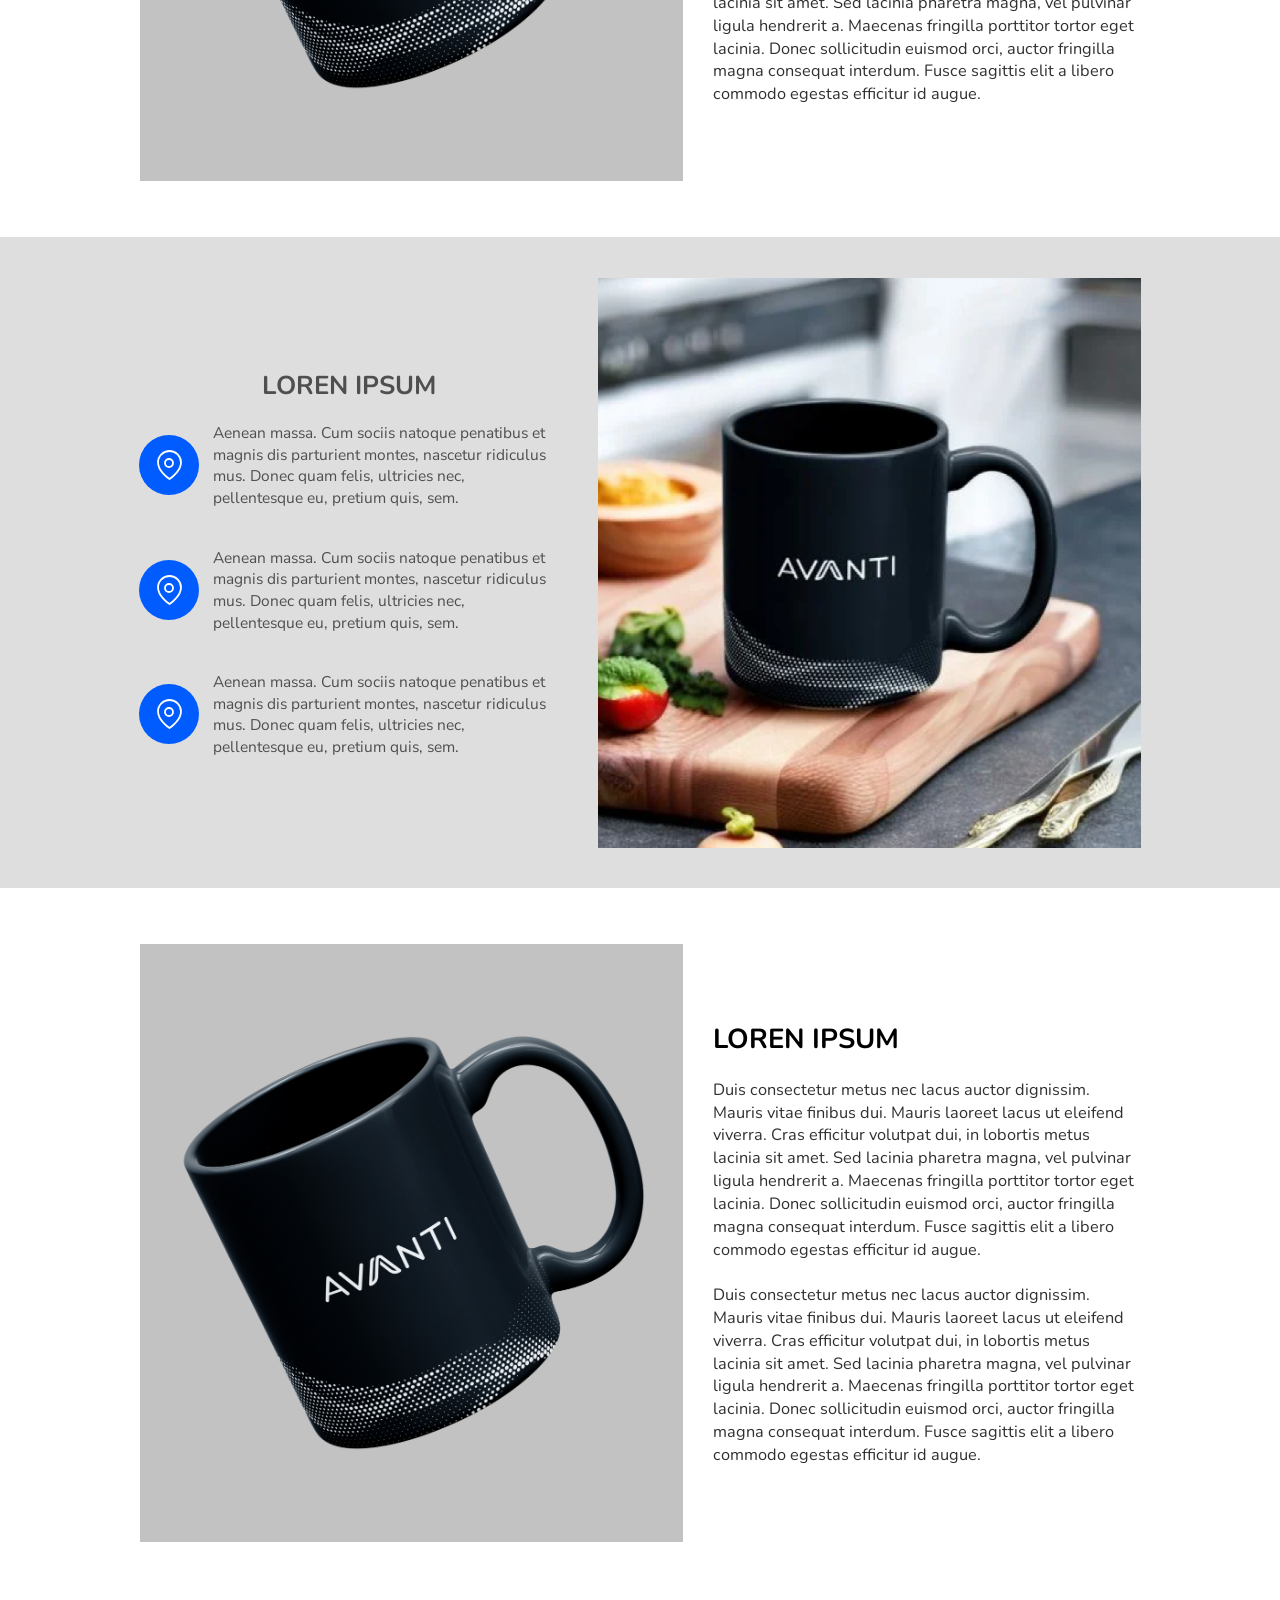
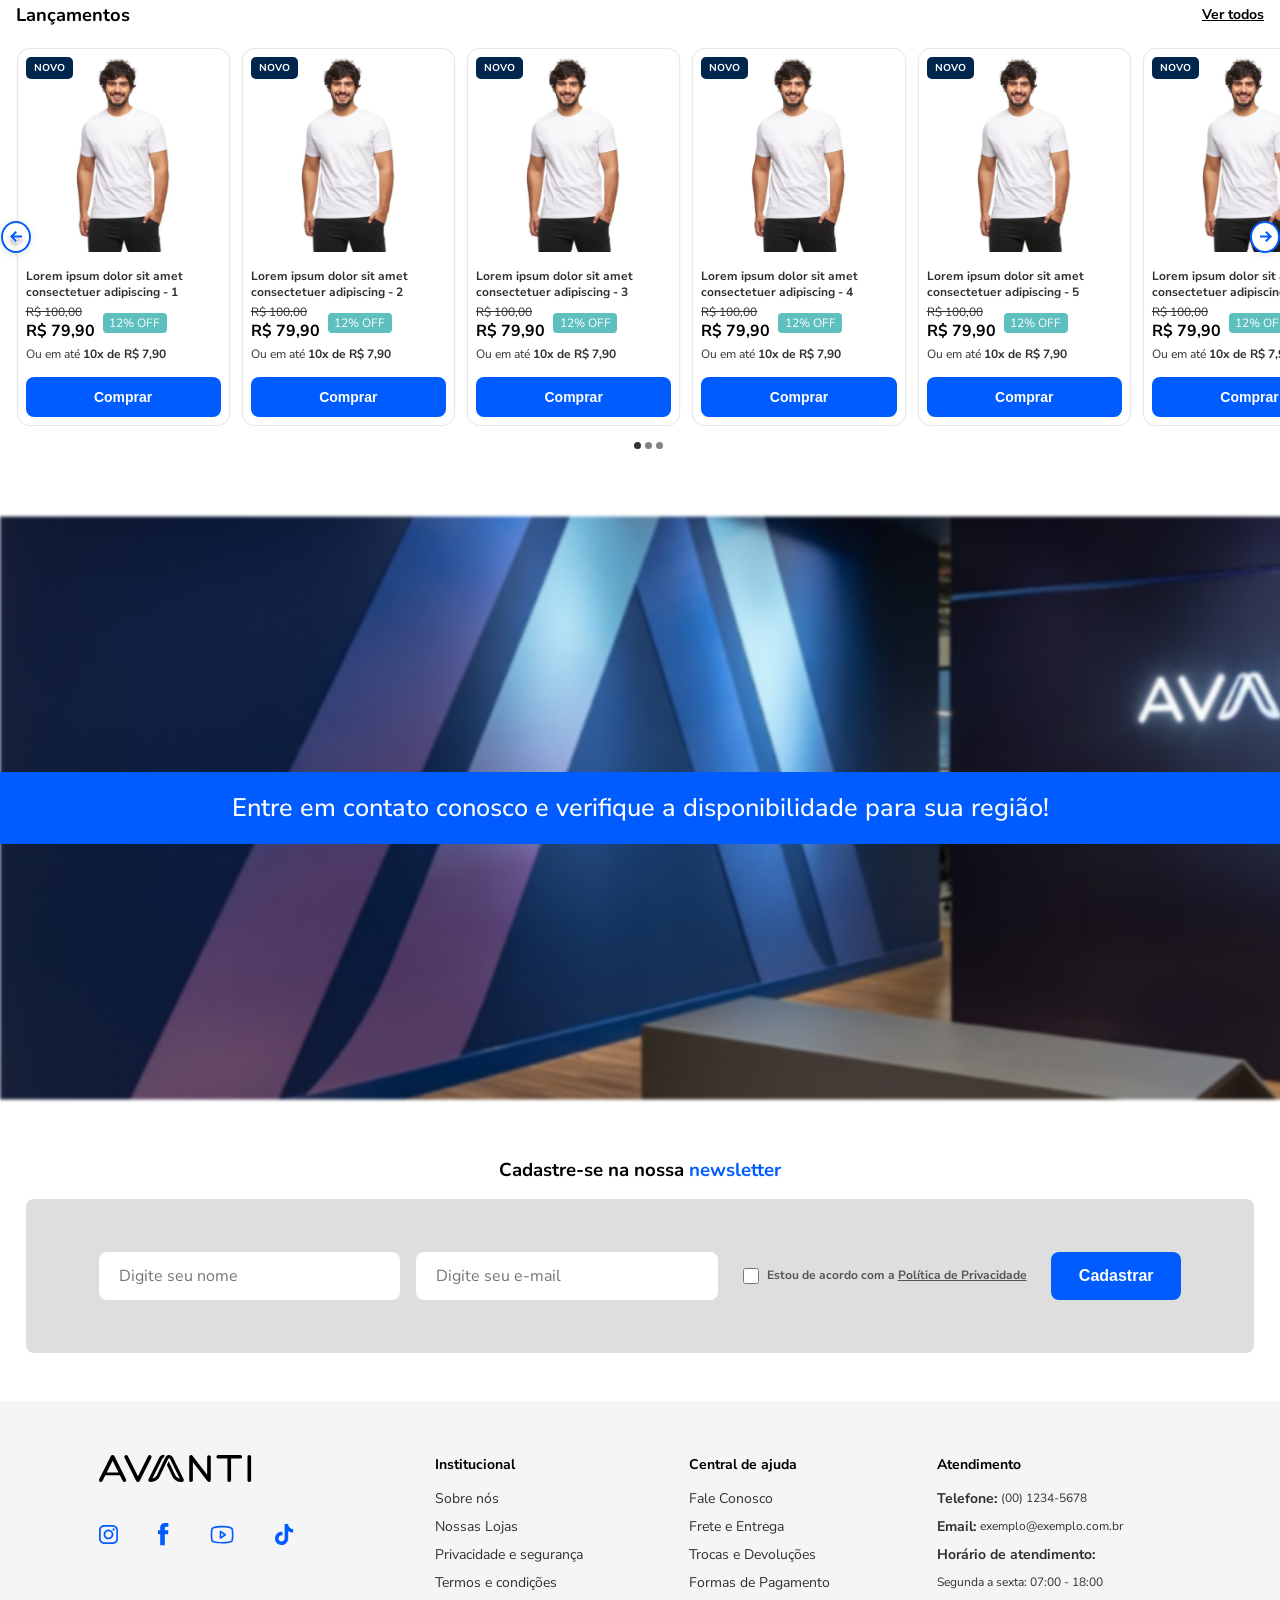
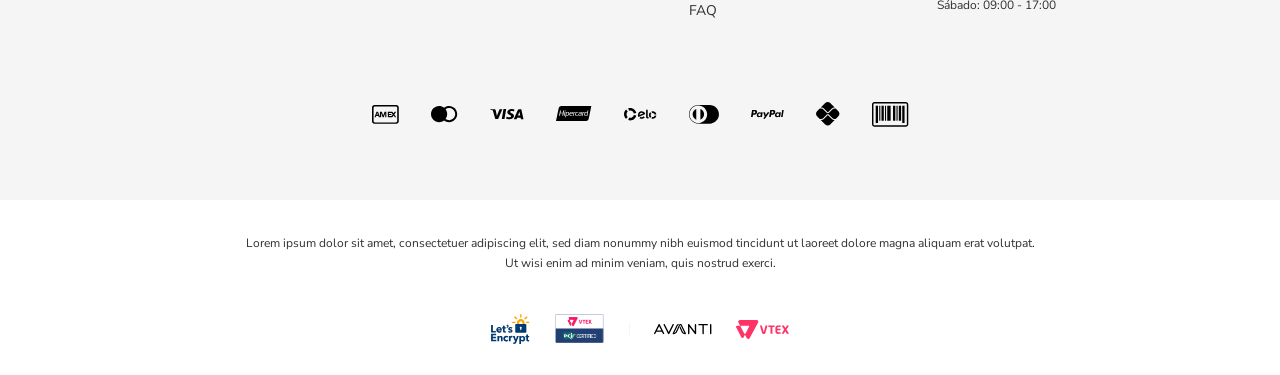
==== commit 4604ed8d: "fix (css): estilização para maior proximidade com o layout." ====
--- a/index.html
+++ b/index.html
@@ -22,7 +22,7 @@
 
   <body>
     <header>
-      <div class="promotional-topbar">
+      <div id="promotional-topbar">
         <p style="font-weight: 700">
           Ganhe
           <span
@@ -34,12 +34,12 @@
         </p>
       </div>
 
-      <div class="header-wrapper">
+      <div id="header-wrapper">
         <button class="menu-btn for-mobile">
           <svg class="svg-menu"></svg>
         </button>
 
-        <div class="header-logo-wrapper">
+        <div id="header-logo-wrapper">
           <svg class="svg-avanti-header-logo"></svg>
         </div>
 
@@ -190,6 +190,7 @@
         </div>
         <div class="footer-link-group-wrapper"></div>
       </div>
+      
       <div class="footer-payments-method"></div>
 
       <div class="footer-more-info-container">
